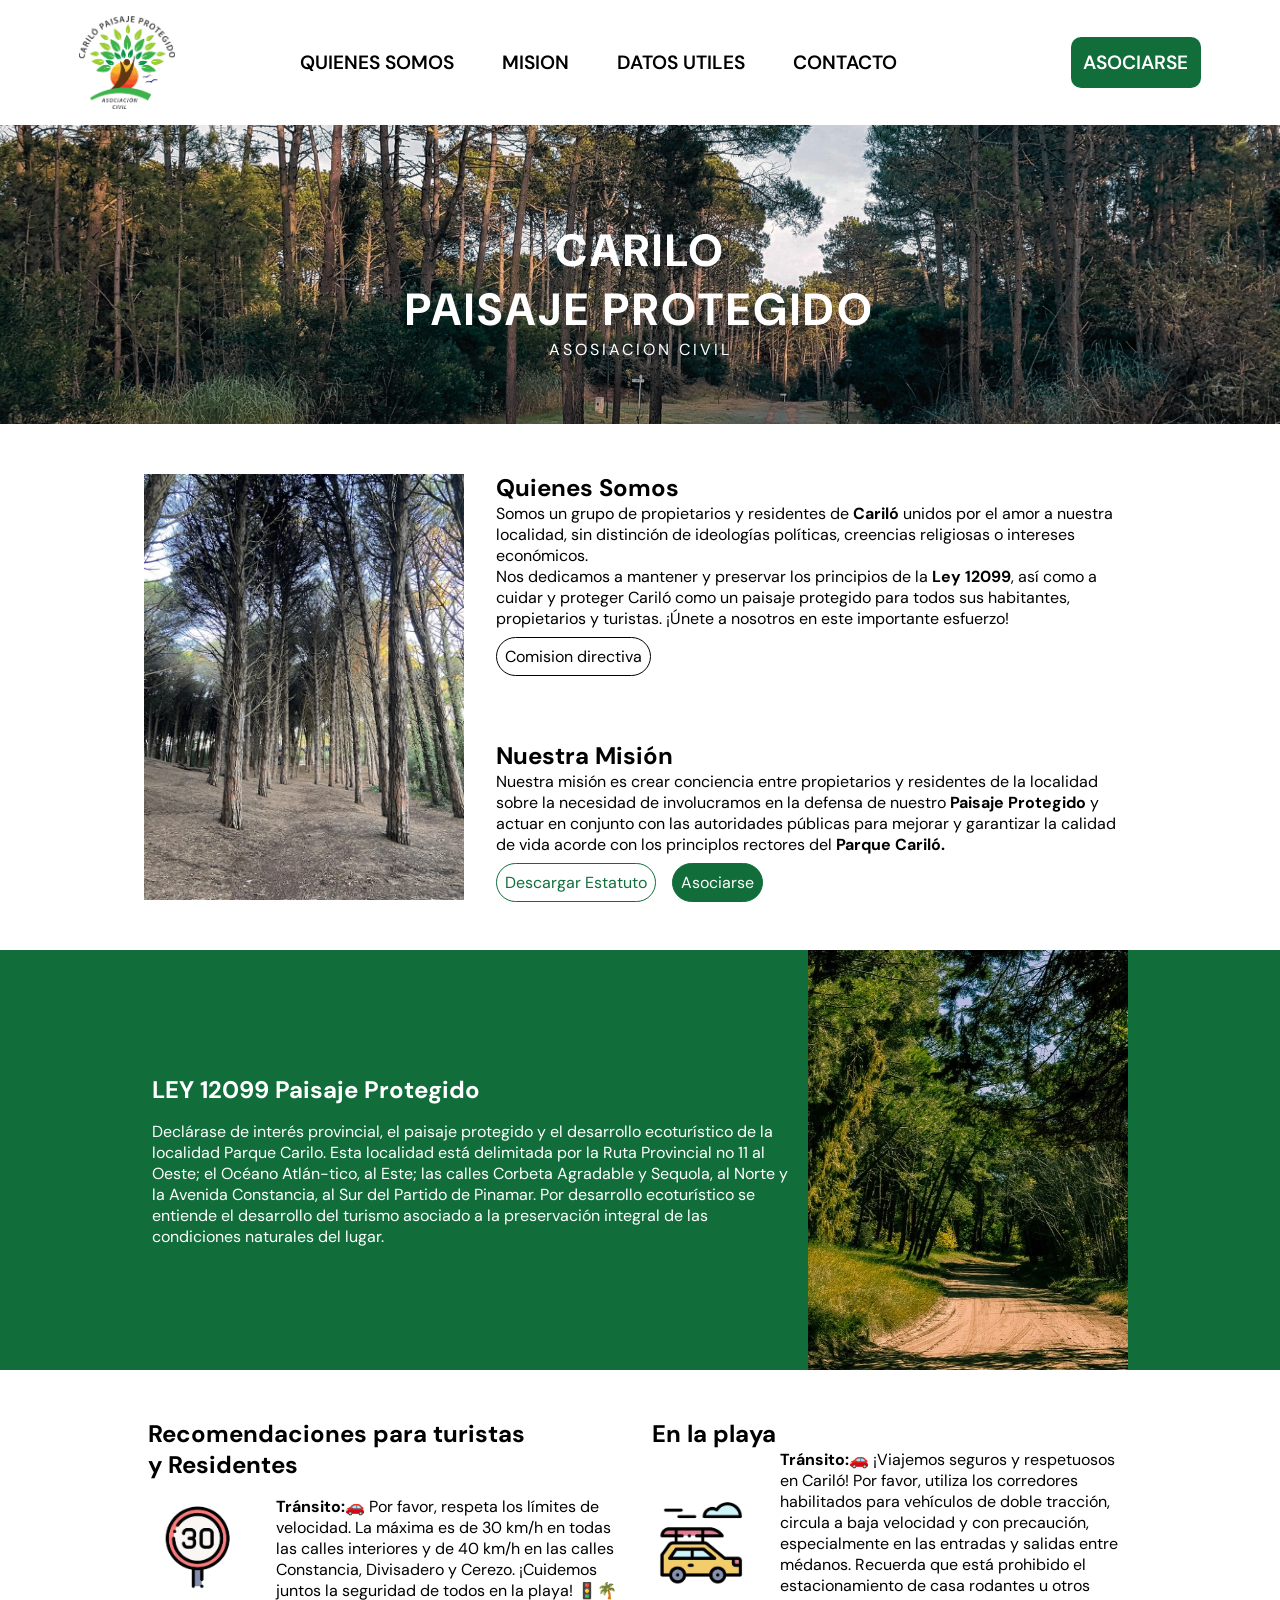
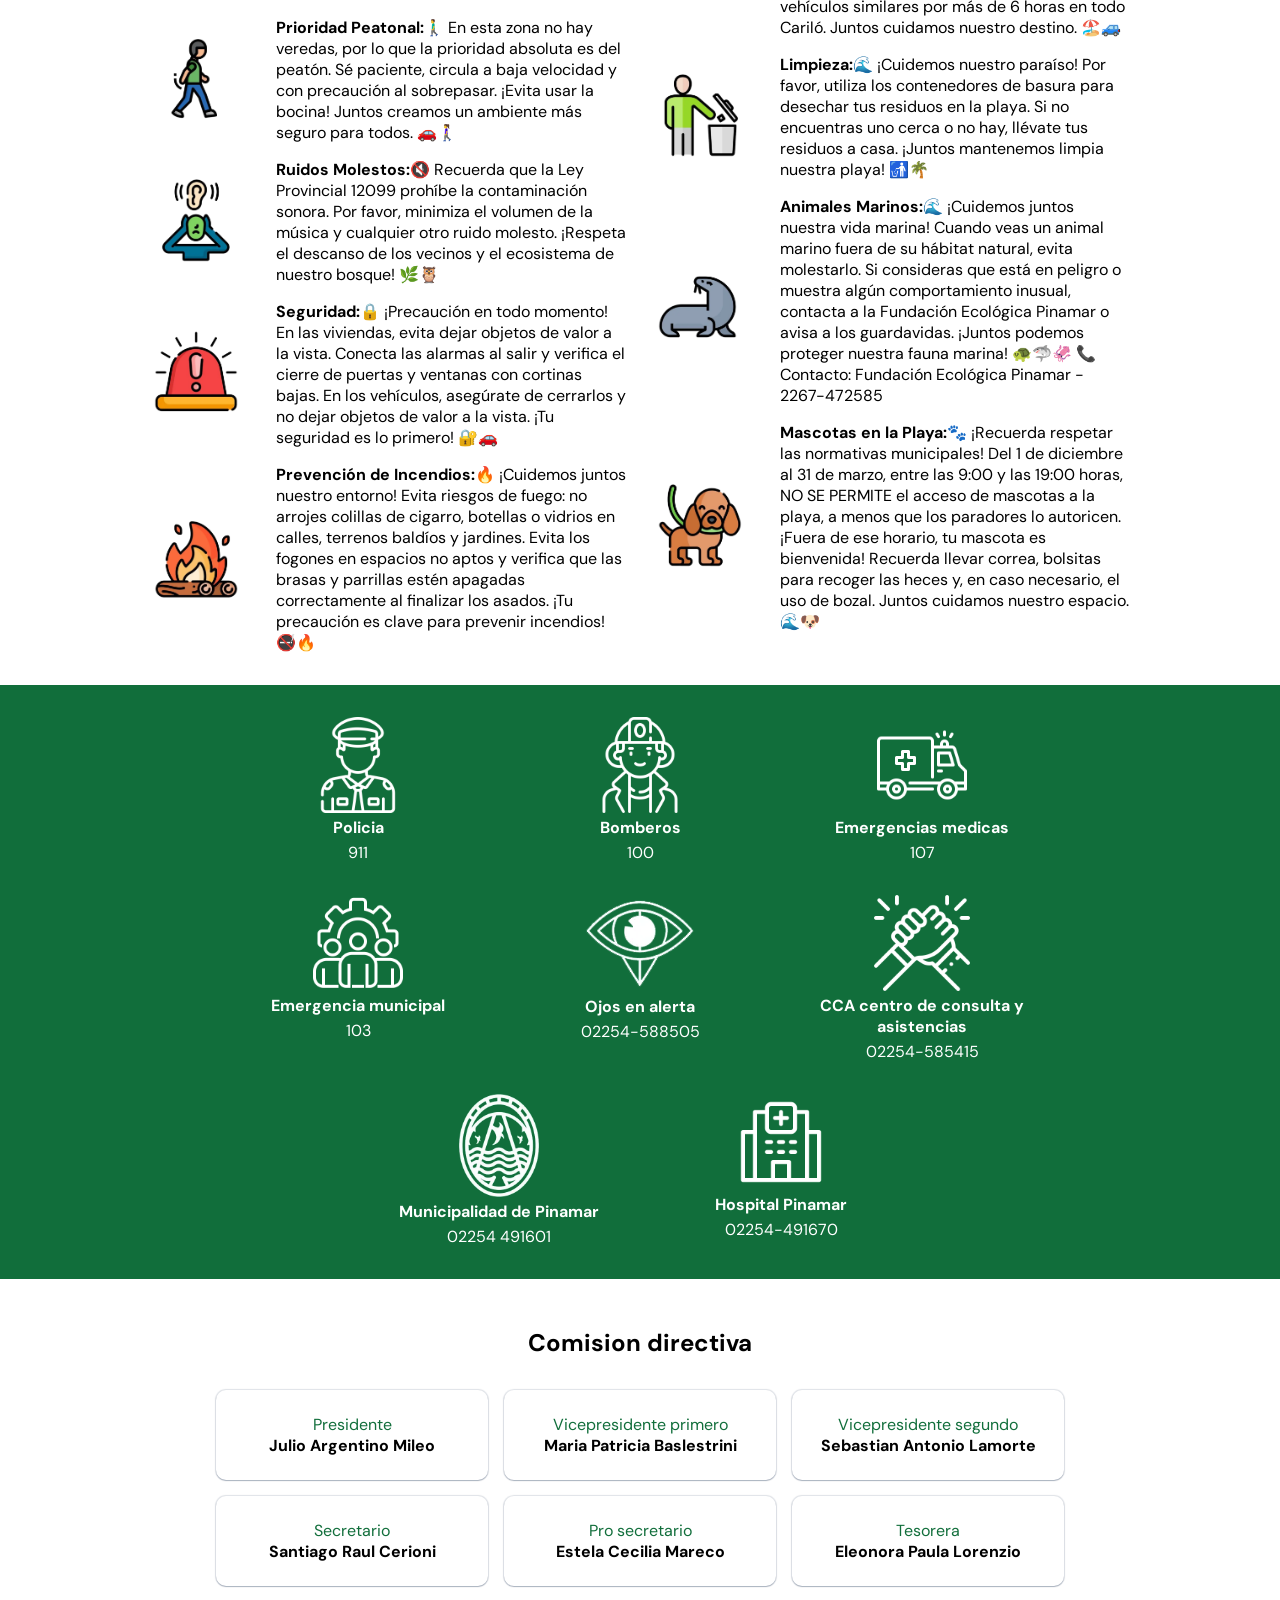
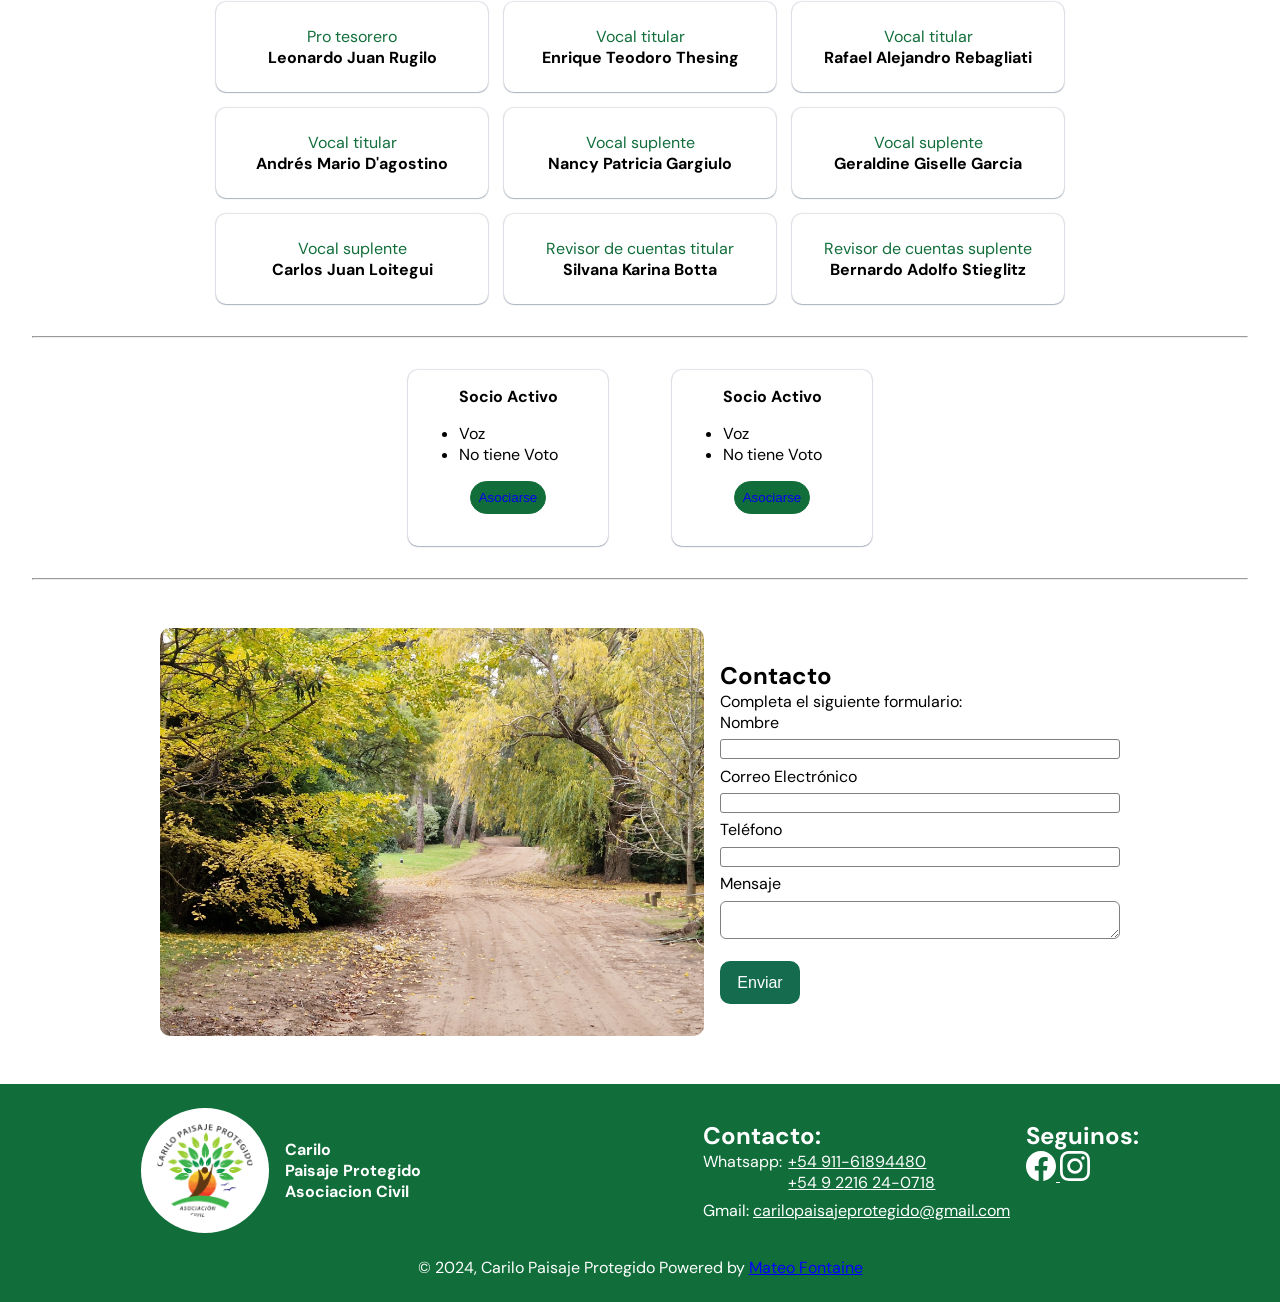
==== index.html @ 9015e24c "Modificamos jpg a webp" ====
<!DOCTYPE html>
<html lang="es">

<head>
    <meta charset="UTF-8">
    <meta name="viewport" content="width=device-width, initial-scale=1.0">
    <link rel="preconnect" href="https://fonts.googleapis.com">
    <link rel="preconnect" href="https://fonts.gstatic.com" crossorigin>
    <link
        href="https://fonts.googleapis.com/css2?family=DM+Sans:ital,opsz,wght@0,9..40,100..1000;1,9..40,100..1000&family=Fjalla+One&family=Montserrat:ital,wght@0,100..900;1,100..900&display=swap"
        rel="stylesheet">
    <link rel="stylesheet" href="https://cdn.jsdelivr.net/npm/bootstrap-icons@1.10.3/font/bootstrap-icons.css">
    <meta name="description" content="Únete a la Asociación de Cariló para la Protección del Paisaje. Trabajamos juntos para conservar y proteger la belleza natural de Cariló. Descubre cómo puedes contribuir y formar parte de nuestras iniciativas de preservación ambiental.">

    <link rel="stylesheet" href="style.css">
    <title>CariloPaisajeProtegido</title>
</head>

<body>
    <header>
        <img class="logo" src="assets/img/logo.webp" alt="Logo">
        <button id="abrir" class="abrir-menu no-scroll"><i class="bi bi-list"></i></button>
        <nav class="nav" id="nav">
            <button class="cerrar-menu" id="cerrar"><i class="bi bi-x"></i></button>
            <ul class="nav-list">
                <li><a href="#quienesSomos">QUIENES SOMOS</a></li>
                <li><a href="#mision">MISION</a></li>
                <li><a href="#recomendaciones">DATOS UTILES</a></li>
                <li><a href="#contacto">CONTACTO</a></li>
                <li><a class="boton_menu" href="#">ASOCIARSE</a></li>
            </ul>
        </nav>
        <a class="boton" href="#">ASOCIARSE</a>
    </header>
    <main>
        <!-- Banner -->
        <div class="banner">
            <h2>CARILO <br>PAISAJE PROTEGIDO</h2>
            <p>ASOSIACION CIVIL</p>
        </div>
        
        <div id="quienesSomos"></div>
        <!-- Quienes Somos -->
        <div class="quienesSomos">
            <img src="assets/img/bosque-5.webp" alt="Bosque de carilo">
            <div class="textoQuienesSomos">
                <div class="quienesSomosTxt">
                    <h2>Quienes Somos</h2>
                    <p>Somos un grupo de propietarios y residentes de <strong>Cariló</strong> unidos por el amor a
                        nuestra localidad, sin distinción de ideologías políticas, creencias religiosas o intereses
                        económicos. <br>
                        Nos dedicamos a mantener y preservar los principios de la <strong>Ley 12099</strong>, así como a
                        cuidar y proteger Cariló como un paisaje protegido para todos sus habitantes, propietarios y
                        turistas. ¡Únete a nosotros en este importante esfuerzo!</p>
                    <a class="comisionBtn" href="#comision">Comision directiva</a>
                </div>
                <div id="mision"></div>
                <div class="quienesSomosTxt">
                    <h2>Nuestra Misión</h2>
                    <p>Nuestra misión es crear conciencia entre propietarios y residentes de la localidad sobre la
                        necesidad de involucramos en la defensa de nuestro <strong>Paisaje Protegido</strong> y actuar
                        en conjunto con las autoridades públicas para mejorar y garantizar la calidad de vida acorde con
                        los principlos rectores del <strong>Parque Cariló.</strong></p>
                    <div class="botonesMision">
                        <a target="_blank" class="descargar" href="assets/EstatuoCarilo.pdf">Descargar Estatuto</a>
                        <a class="asociarseBtn" href="#">Asociarse</a>
                    </div>
                </div>
            </div>
        </div>

        <!-- Ley -->
        <div class="ley">
            <div class="leyTexto">
                <h2>LEY 12099 Paisaje Protegido</h2>
                <p>
                    Declárase de interés provincial, el paisaje protegido y el desarrollo ecoturístico de la localidad
                    Parque Carilo. Esta localidad está delimitada por la Ruta Provincial no 11 al Oeste; el Océano
                    Atlán-tico, al Este; las calles Corbeta Agradable y Sequola, al Norte y la Avenida Constancia, al
                    Sur del Partido de Pinamar. Por desarrollo ecoturístico se entiende el desarrollo del turismo
                    asociado a la preservación integral de las condiciones naturales del lugar.
                </p>
            </div>
            <img src="assets/img/bosque 2.webp" alt="Bosque de carilo">
        </div>



        <!-- Recomendaciones -->
        <div id="recomendaciones" class="recomendaciones">
            <div class="derecha">
                <h2>Recomendaciones para turistas <br>
                    y Residentes</h2>
                <div class="tarjetasRecomendaciones">
                    <!-- Transito -->
                    <div class="cardRecomendaciones">
                        <img src="assets/img/velocidad.webp" alt="Logo">
                        <p>
                            <strong>Tránsito:</strong>🚗 Por favor, respeta los límites de velocidad. La máxima es de 30
                            km/h en todas las calles interiores y de 40 km/h en las calles Constancia, Divisadero y
                            Cerezo.
                            ¡Cuidemos juntos la seguridad de todos en la playa! 🚦🌴
                        </p>
                    </div>
                    <!-- Prioridad peatonal -->
                    <div class="cardRecomendaciones">
                        <img src="assets/img/caminando.webp" alt="Logo">
                        <p>
                            <strong>Prioridad Peatonal:</strong>🚶‍♂️ En esta zona no hay veredas, por lo que la
                            prioridad absoluta es del peatón. Sé paciente, circula a baja velocidad y con precaución al
                            sobrepasar. ¡Evita usar la bocina! Juntos creamos un ambiente más seguro para todos. 🚗🚶‍♀️
                        </p>
                    </div>
                    <!-- Ruido molestos -->
                    <div class="cardRecomendaciones">
                        <img src="assets/img/sonido.webp" alt="Logo">
                        <p>
                            <strong>Ruidos Molestos:</strong>🔇 Recuerda que la Ley Provincial 12099 prohíbe la
                            contaminación sonora. Por favor, minimiza el volumen de la música y cualquier otro ruido
                            molesto. ¡Respeta el descanso de los vecinos y el ecosistema de nuestro bosque! 🌿🦉
                        </p>
                    </div>
                    <!-- Seguridad -->
                    <div class="cardRecomendaciones">
                        <img src="assets/img/alarma.webp" alt="Logo">
                        <p>
                            <strong>Seguridad:</strong>🔒 ¡Precaución en todo momento! En las viviendas, evita dejar
                            objetos de valor a la vista. Conecta las alarmas al salir y verifica el cierre de puertas y
                            ventanas con cortinas bajas. En los vehículos, asegúrate de cerrarlos y no dejar objetos de
                            valor a la vista. ¡Tu seguridad es lo primero! 🔐🚗
                        </p>
                    </div>
                    <!-- Prevencion de incendios -->
                    <div class="cardRecomendaciones">
                        <img src="assets/img/fuego.webp" alt="Logo">
                        <p>
                            <strong>Prevención de Incendios:</strong>🔥 ¡Cuidemos juntos nuestro entorno! Evita riesgos
                            de fuego: no arrojes colillas de cigarro, botellas o vidrios en calles, terrenos baldíos y
                            jardines. Evita los fogones en espacios no aptos y verifica que las brasas y parrillas estén
                            apagadas correctamente al finalizar los asados. ¡Tu precaución es clave para prevenir
                            incendios! 🚭🔥
                        </p>
                    </div>
                </div>
            </div>
            <div class="izquierda">
                <h2>En la playa</h2>
                <!-- Transito -->
                <div class="tarjetasRecomendaciones">
                    <div class="cardRecomendaciones">
                        <img src="assets/img/auto.webp" alt="Logo">
                        <p>
                            <strong>Tránsito:</strong>🚗 ¡Viajemos seguros y respetuosos en Cariló! Por favor, utiliza
                            los corredores habilitados para vehículos de doble tracción, circula a baja velocidad y con
                            precaución, especialmente en las entradas y salidas entre médanos. Recuerda que está
                            prohibido el estacionamiento de casa rodantes u otros vehículos similares por más de 6 horas
                            en todo Cariló. Juntos cuidamos nuestro destino. 🏖️🚙
                        </p>
                    </div>
                    <!-- Prioridad peatonal -->
                    <div class="cardRecomendaciones">
                        <img src="assets/img/basura.webp" alt="Logo">
                        <p>
                            <strong>Limpieza:</strong>🌊 ¡Cuidemos nuestro paraíso! Por favor, utiliza los contenedores
                            de basura para desechar tus residuos en la playa. Si no encuentras uno cerca o no hay,
                            llévate tus residuos a casa. ¡Juntos mantenemos limpia nuestra playa! 🚮🌴
                        </p>
                    </div>
                    <!-- Ruido molestos -->
                    <div class="cardRecomendaciones">
                        <img src="assets/img/foca.webp" alt="Logo">
                        <p>
                            <strong>Animales Marinos:</strong>🌊 ¡Cuidemos juntos nuestra vida marina! Cuando veas un
                            animal marino fuera de su hábitat natural, evita molestarlo. Si consideras que está en
                            peligro o muestra algún comportamiento inusual, contacta a la Fundación Ecológica Pinamar o
                            avisa a los guardavidas. ¡Juntos podemos proteger nuestra fauna marina! 🐢🦈🦑 📞 Contacto:
                            Fundación Ecológica Pinamar - 2267-472585
                        </p>
                    </div>
                    <!-- Seguridad -->
                    <div class="cardRecomendaciones">
                        <img src="assets/img/perro.webp" alt="Logo">
                        <p>
                            <strong>Mascotas en la Playa:</strong>🐾 ¡Recuerda respetar las normativas municipales! Del
                            1 de diciembre al 31 de marzo, entre las 9:00 y las 19:00 horas, NO SE PERMITE el acceso de
                            mascotas a la playa, a menos que los paradores lo autoricen. ¡Fuera de ese horario, tu
                            mascota es bienvenida! Recuerda llevar correa, bolsitas para recoger las heces y, en caso
                            necesario, el uso de bozal. Juntos cuidamos nuestro espacio. 🌊🐶
                        </p>
                    </div>
                </div>
            </div>
        </div>


        <!-- Telefonos de ayuda -->
        <div class="containerTel">
            <div class="telAyuda">
                <div class="cardAyuda">
                    <img class="blackToWhite" src="assets/img/iconos/policia.webp" alt="">
                    <h4>Policia</h4>
                    <a class="pCardsAyuda" href="tel:911">911</a>
                </div>
                <div class="cardAyuda">
                    <img class="blackToWhite" src="assets/img/iconos/bombero.webp" alt="">
                    <h4>Bomberos</h4>
                    <a class="pCardsAyuda" href="tel:100">100</a>
                </div>
                <div class="cardAyuda">
                    <img class="blackToWhite" src="assets/img/iconos/ambulancia.webp" alt="">
                    <h4>Emergencias medicas</h4>
                    <a class="pCardsAyuda" href="tel:107">107</a>
                </div>
                <div class="cardAyuda">
                    <img class="blackToWhite" src="assets/img/iconos/administracion.webp" alt="">
                    <h4>Emergencia municipal</h4>
                    <a class="pCardsAyuda" href="tel:103">103</a>
                </div>
                <div class="cardAyuda">
                    <img class="white" src="assets/img/iconos/logo_ojos.webp" alt="">
                    <h4>Ojos en alerta</h4>
                    <a class="pCardsAyuda" href="tel:02254588505">02254-588505</a>
                </div>
                <div class="cardAyuda">
                    <img class="blackToWhite" src="assets/img/iconos/ayuda.webp" alt="">
                    <h4>CCA centro de consulta y asistencias </h4>
                    <a class="pCardsAyuda" href="tel:02254585415">02254-585415</a>
                </div>
                <div class="cardAyuda">
                    <img class="whiteMuni" src="assets/img/iconos/logo_municipalidad_png.webp" alt="">
                    <h4>Municipalidad de Pinamar</h4>
                    <a class="pCardsAyuda" href="tel:02254491601">02254 491601</a>
                </div>
                <div class="cardAyuda">
                    <img class="blackToWhite" src="assets/img/iconos/hospital.webp" alt="">
                    <h4>Hospital Pinamar</h4>
                    <a class="pCardsAyuda" href="tel:02254491670">02254-491670</a>
                </div>
            </div>
    </div>








        <!-- Comision Directiva -->
        <div id="comision" ></div>
        <div class="comision">
            <h2>Comision directiva</h2>
            <div class="comisionTarjetas">

                <div class="comisionCard">
                    <p>Presidente</p>
                    <h4>Julio Argentino Mileo</h4>
                </div>

                <div class="comisionCard">
                    <p>Vicepresidente primero</p>
                    <h4>Maria Patricia Baslestrini</h4>
                </div>

                <div class="comisionCard">
                    <p>Vicepresidente segundo</p>
                    <h4>Sebastian Antonio Lamorte</h4>
                </div>

                <div class="comisionCard">
                    <p>Secretario</p>
                    <h4>Santiago Raul Cerioni</h4>
                </div>

                <div class="comisionCard">
                    <p>Pro secretario</p>
                    <h4>Estela Cecilia Mareco</h4>
                </div>

                <div class="comisionCard">
                    <p>Tesorera</p>
                    <h4>Eleonora Paula Lorenzio</h4>
                </div>

                <div class="comisionCard">
                    <p>Pro tesorero</p>
                    <h4>Leonardo Juan Rugilo</h4>
                </div>

                <div class="comisionCard">
                    <p>Vocal titular</p>
                    <h4>Enrique Teodoro Thesing</h4>
                </div>

                <div class="comisionCard">
                    <p>Vocal titular</p>
                    <h4>Rafael Alejandro Rebagliati</h4>
                </div>

                <div class="comisionCard">
                    <p>Vocal titular</p>
                    <h4>Andrés Mario D'agostino</h4>
                </div>

                <div class="comisionCard">
                    <p>Vocal suplente</p>
                    <h4>Nancy Patricia Gargiulo</h4>
                </div>

                <div class="comisionCard">
                    <p>Vocal suplente</p>
                    <h4>Geraldine Giselle Garcia</h4>
                </div>

                <div class="comisionCard">
                    <p>Vocal suplente</p>
                    <h4>Carlos Juan Loitegui</h4>
                </div>
                
                <div class="comisionCard">
                    <p>Revisor de cuentas titular</p>
                    <h4>Silvana Karina Botta</h4>
                </div>

                <div class="comisionCard">
                    <p>Revisor de cuentas suplente</p>
                    <h4>Bernardo Adolfo Stieglitz</h4>
                </div>
            </div>
        </div>

        <!-- Asociarse -->
        <hr id="Asocairse">
        <div class="asociarse">
            <div class="asociarseCard">
                <img src="https://bosquespinamar.com/img/new/galeria-dos.jpg" alt="">
                <h4>
                    Socio Activo
                </h4>
                <ul>
                    <li>
                        <p>Voz</p>
                    </li>
                    <li>
                        <p>No tiene Voto</p>
                    </li>
                </ul>
                <button><a href="#">Asociarse</a></button>
            </div>
            <div class="asociarseCard">
                <img src="https://bosquespinamar.com/img/new/galeria-dos.jpg" alt="">
                <h4>
                    Socio Activo
                </h4>
                <ul>
                    <li>
                        <p>Voz</p>
                    </li>
                    <li>
                        <p>No tiene Voto</p>
                    </li>
                </ul>
                <button><a href="#">Asociarse</a></button>
            </div>
        </div> 


        <hr>






        <!-- Contacto -->
        <div class="contactoImagen">
            <img src="assets/img//bosque-carilo-3.webp" alt="">
            <div class="contacto">
                <h2>Contacto</h2>
                <p>Completa el siguiente formulario:
                <form class="formulario" action="https://formsubmit.co/mateofontaine7@gmail.com" method="POST">
    <label for="nombre">Nombre</label>
    <input type="text" id="nombre" name="Nombre" required aria-required="true" aria-labelledby="nombre">

    <label for="email">Correo Electrónico</label>
    <input type="email" id="email" name="email" required aria-required="true" aria-labelledby="email">

    <label for="telefono">Teléfono</label>
    <input type="tel" id="telefono" name="Numero" required aria-required="true" aria-labelledby="telefono">

    <label for="mensaje">Mensaje</label>
    <textarea id="mensaje" name="Mensaje" aria-labelledby="mensaje"></textarea>

    <input class="botonContacto" type="submit" value="Enviar">
</form>

            </div>
        </div>



    </main>
    <div id="contacto"></div>
    <footer>
        <div class="footer">
            <div class="logoFooter">
                <img src="assets/img/logo.webp" alt="Logo de carilo paisaje protegido">
                <h4>Carilo <br> Paisaje Protegido <br> Asociacion Civil</h4>
            </div>
            <div class="contactoRedesFooter">
                <div class="contactoFooter">
                    <h2>Contacto:</h2>
                    <div class="contactoRedes">
                        <div class="whatsapp">
                            <p>Whatsapp:</p>
                            <div class="whatsappNum">
                                <a href="#">+54 911-61894480</a>
                                <a href="#">+54 9 2216 24-0718</a>
                            </div>
                        </div>
                        <p>Gmail: <a href="mailto:example@gmail.com">carilopaisajeprotegido@gmail.com</a></p>
                    </div>
                </div>
                <div class="seguinos">
                    <h2>Seguinos:</h2>
                    <a href="#">
                    <svg xmlns="http://www.w3.org/2000/svg" width="30" height="30" fill="currentColor"
                    class="bi bi-facebook" viewBox="0 0 16 16">
                    <path
                        d="M16 8.049c0-4.446-3.582-8.05-8-8.05C3.58 0-.002 3.603-.002 8.05c0 4.017 2.926 7.347 6.75 7.951v-5.625h-2.03V8.05H6.75V6.275c0-2.017 1.195-3.131 3.022-3.131.876 0 1.791.157 1.791.157v1.98h-1.009c-.993 0-1.303.621-1.303 1.258v1.51h2.218l-.354 2.326H9.25V16c3.824-.604 6.75-3.934 6.75-7.951" />
                </svg>
                    </a>

                    <a href="https://www.instagram.com/carilopaisajeprotegido/"  target="_blank">
                    <svg xmlns="http://www.w3.org/2000/svg" width="30" height="30" fill="currentColor"
                        class="bi bi-instagram" viewBox="0 0 16 16">
                        <path
                            d="M8 0C5.829 0 5.556.01 4.703.048 3.85.088 3.269.222 2.76.42a3.9 3.9 0 0 0-1.417.923A3.9 3.9 0 0 0 .42 2.76C.222 3.268.087 3.85.048 4.7.01 5.555 0 5.827 0 8.001c0 2.172.01 2.444.048 3.297.04.852.174 1.433.372 1.942.205.526.478.972.923 1.417.444.445.89.719 1.416.923.51.198 1.09.333 1.942.372C5.555 15.99 5.827 16 8 16s2.444-.01 3.298-.048c.851-.04 1.434-.174 1.943-.372a3.9 3.9 0 0 0 1.416-.923c.445-.445.718-.891.923-1.417.197-.509.332-1.09.372-1.942C15.99 10.445 16 10.173 16 8s-.01-2.445-.048-3.299c-.04-.851-.175-1.433-.372-1.941a3.9 3.9 0 0 0-.923-1.417A3.9 3.9 0 0 0 13.24.42c-.51-.198-1.092-.333-1.943-.372C10.443.01 10.172 0 7.998 0zm-.717 1.442h.718c2.136 0 2.389.007 3.232.046.78.035 1.204.166 1.486.275.373.145.64.319.92.599s.453.546.598.92c.11.281.24.705.275 1.485.039.843.047 1.096.047 3.231s-.008 2.389-.047 3.232c-.035.78-.166 1.203-.275 1.485a2.5 2.5 0 0 1-.599.919c-.28.28-.546.453-.92.598-.28.11-.704.24-1.485.276-.843.038-1.096.047-3.232.047s-2.39-.009-3.233-.047c-.78-.036-1.203-.166-1.485-.276a2.5 2.5 0 0 1-.92-.598 2.5 2.5 0 0 1-.6-.92c-.109-.281-.24-.705-.275-1.485-.038-.843-.046-1.096-.046-3.233s.008-2.388.046-3.231c.036-.78.166-1.204.276-1.486.145-.373.319-.64.599-.92s.546-.453.92-.598c.282-.11.705-.24 1.485-.276.738-.034 1.024-.044 2.515-.045zm4.988 1.328a.96.96 0 1 0 0 1.92.96.96 0 0 0 0-1.92m-4.27 1.122a4.109 4.109 0 1 0 0 8.217 4.109 4.109 0 0 0 0-8.217m0 1.441a2.667 2.667 0 1 1 0 5.334 2.667 2.667 0 0 1 0-5.334" />
                    </svg>
                </a>
                </div>
            </div>
        </div>
        </div>
        <p class="linkFooter">© 2024, Carilo Paisaje Protegido Powered by <a href="#">Mateo Fontaine</a></p>
    </footer>


    <script src="script.js"></script>



</body>

</html>
---- style.css ----
*{
    margin: 0;
    padding: 0;
}
html{
    scroll-behavior: smooth;
}
body{
    font-family: "DM Sans", sans-serif;
    /* font-family: "Fjalla One", sans-serif; */
}
hr{
    margin: 2rem;
}

/* -------------------------------------- Desktop -------------------------------------------- */
/* Header */
header {
    display: flex;
    align-items: center;
    justify-content: space-around;
    padding: 1rem;
    background-color: white;
}

.logo {
    max-width: 6rem;
}

.nav-list {
    list-style-type: none;
    display: flex;
    gap: 3rem;
}

.nav ul li a {
    text-decoration: none;
    color: black;
    font-weight: 600;
    font-size: 1.2rem;
}

.abrir-menu,
.cerrar-menu {
    display: none;
}
.boton{
    text-decoration: none;
    background-color: rgb(17, 110, 59);
    border-radius: 10px;
    color: white;
    padding: .8rem;
    font-weight: 600;
    font-size: 1.2rem;
}
.boton:hover{
    background-color: rgb(10, 68, 36);
}
.boton_menu{
    display: none;
}

/* Footer */
footer{
    display: flex;
    justify-content: center;
    align-items: center;
    flex-direction: column;
    background-color: rgb(17, 110, 59);
    color: white;
    padding: 1.5rem 0rem;
}
.linkFooter{
    margin-top: 1.5rem;
    text-align: center;
    
}
.linkFooter a{
    color: blue;
}
.footer{
    display: flex;
    justify-content: space-around;
    align-items: center;
    flex-wrap: wrap;
    width: 100%;
}
.logoFooter{
    display: flex;
    justify-content: center;
    align-items: center;
    gap: 1rem;
}
.logoFooter img{
    width: 6rem;
    background-color: white;
    padding: 1rem;
    border-radius: 100%;
}
.whatsapp {
    display: flex;
    justify-content: start;
    align-items: start;
    gap: .4rem;
}
.whatsappNum{
    display: flex;
    flex-direction: column;
    justify-content: start;
    align-items: start;
}
.whatsappNum a{
    color: white;
}
.contactoRedesFooter{
    display: flex;
    justify-content: start;
    align-items: start;
    flex-wrap: wrap;
    gap: 1rem;
}
.contactoRedesFooter p a{
    color: white !important;
}
.contactoRedes{
    display: flex;
    justify-content: start;
    align-items: start;
    flex-direction: column;
    gap: .4rem;
}
.contactoFooter{
    display: flex;
    justify-content: start;
    align-items: start;
    flex-direction: column;
}
.seguinos a{
    color: white !important;
}

/* Banner */
.banner{
    display: flex;
    justify-content: center;
    align-items: center;
    flex-direction: column;
    background-image: url("assets/img/banner1.jpg");
    background-position: center;
    background-size: cover;
    padding: 5vw 0rem;
}
.banner h2{
    text-align: center;
    color: white;
    font-size: 5vh;
    margin: 0;
    padding: 2rem 0rem 0rem 0rem;
    letter-spacing: 3px;
}
.banner p{
    color: white;
    letter-spacing: 3px;
}


/* Quienes Somos */
.quienesSomos{
    display: flex;
    justify-content: center;
    align-items: center;
    gap: 2rem;
    margin-top: 3rem;
    flex-wrap: wrap;
}
.quienesSomos img{
    width: 20rem;
}
.textoQuienesSomos{
    display: flex;
    justify-content: center;
    align-items: center;
    flex-direction: column;
    flex-wrap: wrap;
    gap: 2rem;
}
.quienesSomosTxt{
    display: flex;
    justify-content: start;
    align-items: start;
    flex-direction: column;
}
.quienesSomosTxt p{
    max-width: 40rem;
}
.botonesMision{
    display: flex;
    justify-content: center;
    align-items: center;
    gap: 1rem;
    margin-top: .5rem;
}
.descargar{
    border: 1px solid rgb(17, 110, 59);
    padding: .5rem;
    border-radius: 30px;
    color: rgb(17, 110, 59);
    text-decoration: none;
    transition: 500ms;
}
.descargar:hover{
    background-color: rgb(17, 110, 59);
    color: white;
}
.asociarseBtn{
    border: 1px solid rgb(17, 110, 59);
    background-color: rgb(17, 110, 59);
    padding: .5rem;
    border-radius: 30px;
    color: rgb(17, 110, 59);
    text-decoration: none;
    transition: 500ms;
    color: white;
}
.asociarseBtn:hover{
    background-color: white;
    border: 1px solid rgb(17, 110, 59);
    color: rgb(17, 110, 59);
}
.comisionBtn{
    border: 1px solid black;
    padding: .5rem;
    border-radius: 30px;
    color: black;
    text-decoration: none;
    margin-top: .5rem;
    transition: 500ms;
}
.comisionBtn:hover{
    background-color: black;
    color: white;
}

/* Ley */
.ley{
    display: flex;
    flex-wrap: wrap;
    justify-content: center;
    align-items: center;
    margin-top: 3rem;
    background-color: rgb(17, 110, 59);
    color: white;
    padding: 0rem 1rem;
    gap: 1rem;
    
}
.ley img{
    width: 20rem;
}
.leyTexto{
    display: flex;
    justify-content: start;
    align-items: start;
    flex-direction: column;
    width: 40rem;
    gap: 1rem;
}

/* Recomendaciones */
.recomendaciones{
    display: flex;
    justify-content: center;
    align-items: start;
    flex-wrap: wrap;
    gap: 1.5rem;
    margin-top: 3rem;
    margin-bottom: 2rem;
}
.derecha{
    display: flex;
    justify-content: start;
    align-items: start;
    flex-direction: column;
    gap: 1rem;
}
.izquierda{
    display: flex;
    justify-content: start;
    align-items: start;
    flex-direction: column;
    gap: rem;
}
.cardRecomendaciones{
    display: flex;
    justify-content: center;
    align-items: center;
    flex-wrap: wrap;
    gap: 2rem;
}
.cardRecomendaciones p{
    width: 22rem;
}
.cardRecomendaciones img{
    width: 6rem;
}
.tarjetasRecomendaciones{
    display: flex;
    justify-content: center;
    align-items: center;
    flex-wrap: wrap;
    flex-direction: column;
    gap: 1rem;
}

/* Datos utiles */
.telAyuda{
    display: flex;
    justify-content: center;
    align-items: start;
    flex-wrap: wrap;
    gap: 2rem;
    color: white;
    max-width: 1000px;
    padding: 2rem 0rem;
}
.cardAyuda{
    display: flex;
    justify-content: center;
    align-items: center;
    flex-direction: column;
    text-align: center;
    width: 250px;
    gap: 4px;
}
.cardAyudaP{
    font-size: .8rem;
}
.pCardsAyuda{
    color: white !important;
    text-decoration: none;
    width: 100%;
}
.containerTel{
    display: flex;
    justify-content: center;
    align-items: center;
    background-color: rgb(17, 110, 59);
    width: 100%;
}





.blackToWhite{
    width: 6rem;
    filter: invert(100%) contrast(100%);
}
.white{
    width: 7rem;
}
.whiteMuni{
    width: 5rem;
}










/* Contacto */
.contacto{
    width: 400px;
}
.formulario{
    display: flex;
    flex-direction: column;
    justify-content: center;
    gap: .4rem;
}
/* .contacto p a{
    color: green;
} */
input{
    border: 1px solid gray;
    border-radius: 3px;
    font-size: 1rem
}
textarea{
    border: 1px solid gray;
    border-radius: 6px;
    font-size: 1rem;
}

.contactoImagen{
    display: flex;
    justify-content: center;
    align-items: center;
    flex-wrap: wrap;
    gap: 1rem;
    margin-top: 3rem;
    margin-bottom: 3rem ;
}
.contactoImagen img{
    width: 34rem;
    border-radius: 10px;
}
.botonContacto{
    margin-top: 1rem;
    width: 5rem;
    background-color: rgb(21, 107, 78);
    color: white;
    padding: .8rem 1rem .8rem 1rem;
    border:0px;
    border-radius: 10px;
}

/* Comision Directiva */
#comision {
    margin: 3rem 0rem;
}
.comision{
    display: flex;
    justify-content: center;
    align-items: center;
    flex-direction: column;
}
.comision h2{
    margin-bottom: 2rem;
}
.comisionTarjetas{
    display: flex;
    justify-content: center;
    align-items: center;
    flex-wrap: wrap;
    gap: 1rem;
    max-width: 68rem;
}
.comisionCard{
    display: flex;
    justify-content: center;
    align-items: center;
    flex-direction: column;
    box-shadow: rgba(9, 30, 66, 0.25) 0px 1px 1px, rgba(9, 30, 66, 0.13) 0px 0px 1px 1px;
    padding: 1.5rem;
    border-radius: 10px;
    width: 14rem;
}
.comisionCard p{
    color: rgb(17, 110, 59);
}

/* Asociarse */
.asociarse{
    display: flex;
    justify-content: center;
    align-items: center;
    gap: 4rem;
    flex-wrap: wrap;
}
.asociarseCard{
    display: flex;
    justify-content: center;
    align-items: center;
    flex-direction: column;
    width: 200px;
    box-shadow: rgba(9, 30, 66, 0.25) 0px 1px 1px, rgba(9, 30, 66, 0.13) 0px 0px 1px 1px;
    padding: 0rem 0rem 2rem 0rem;
    border-radius: 10px;
    gap: 1rem;
}
.asociarseCard img{
    width: 100%;
}
.asociarse button{
    border: 1px solid rgb(17, 110, 59);
    background-color: rgb(17, 110, 59);
    padding: .5rem;
    border-radius: 30px;
    text-decoration: none;
    transition: 500ms;
    color: white;
}
.asociarse button a{
    text-decoration: none;
}















/* -------------------------------------- Mobile -------------------------------------------- */

@media screen and (max-width: 1020px){
    /* Header */
    header{
        justify-content: space-between;
        padding: 1rem;
    }
    .logo{
        width: 5rem;
    }
    .abrir-menu,
    .cerrar-menu {
        display: block;
        border: 0;
        font-size: 1.25rem;
        background-color: transparent;
        cursor: pointer;
    }

    .abrir-menu {
        color: #1c1c1c;
    }

    .cerrar-menu {
        color: #ececec;
    }

    .nav {
        opacity: 0;
        visibility: hidden;
        display: flex;
        flex-direction: column;
        align-items: end;
        gap: 1rem;
        position: absolute;
        top: 0;
        right: 0;
        bottom: 0;
        background-color: white;
        padding: 2rem;
        box-shadow: 0 0 0 100vmax rgba(0, 0, 0, .5);
    }

    .nav.visible {
        opacity: 1;
        visibility: visible;
    }
    
    .nav-list {
        flex-direction: column;
        align-items: end;
    }

    .nav-list li a {
        color: #ecececec;
    }
    .boton{
        display: none;
    }
    .boton_menu{
        display: flex;
        text-decoration: none;
        background-color: rgb(17, 110, 59);
        border-radius: 10px;
        color: white !important;
        padding: .8rem;
        font-weight: 600;
        font-size: 1.3rem;
    }
    .boton_menu:hover{
        background-color: rgb(10, 68, 36);
    }
    .no-scroll {
        overflow: hidden;
    }


    /* Banner */
    .banner h2{
    font-size: 1.3rem;
    }
    .banner p{
    font-size: .8rem;
    }
    /* Footer */
    footer{
        padding: 2rem;
    }

    /* Quienes Somos */
    .quienesSomos{
        margin: 2rem;
    }

    /* Ley */
    .ley{
        padding: 2rem;
    }

    /* Recomendaciones */
    .recomendaciones{
        margin: 2rem;
    }

    /* Datos utiles */
    .cardAyuda{
        width: 150px;
    }

    

    /* Contacto */
    .contactoImagen{
        margin: 2rem;
    }
    .contactoImagen img{
        width: 100%;
    }

}
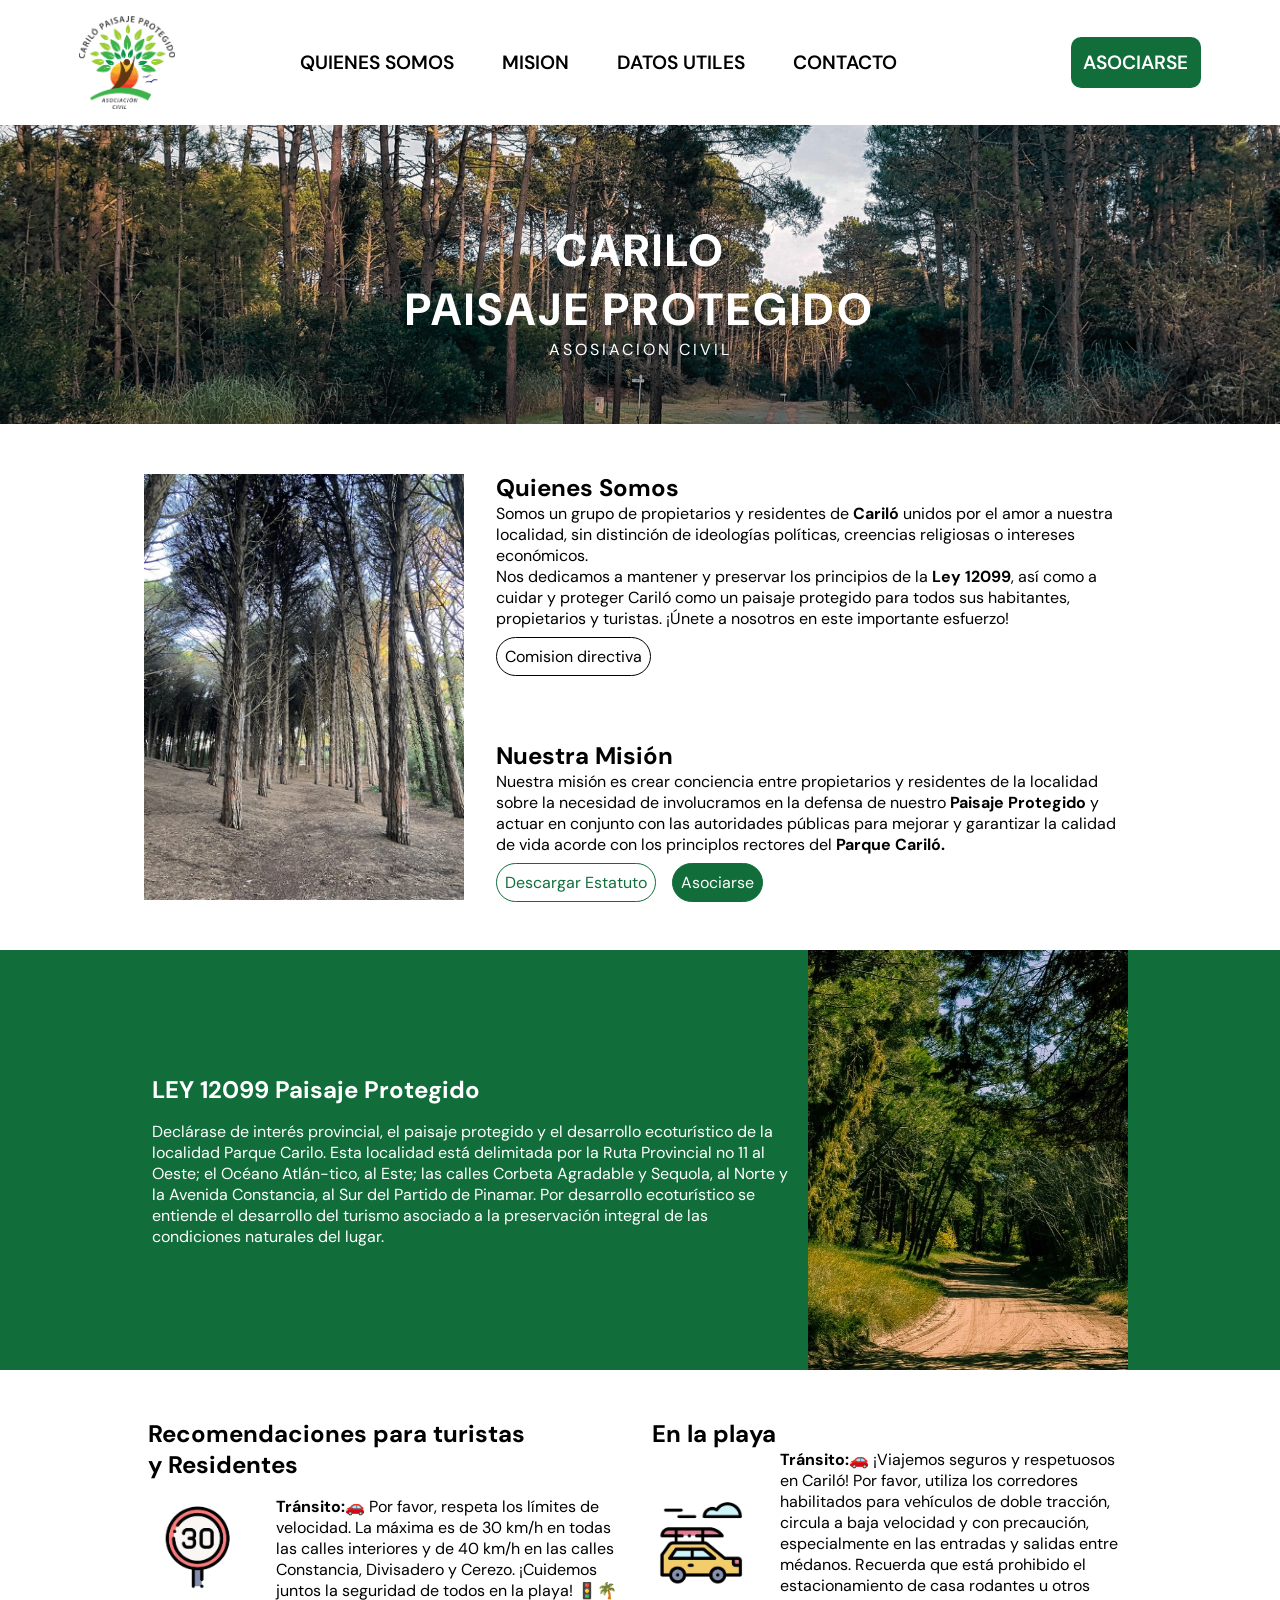
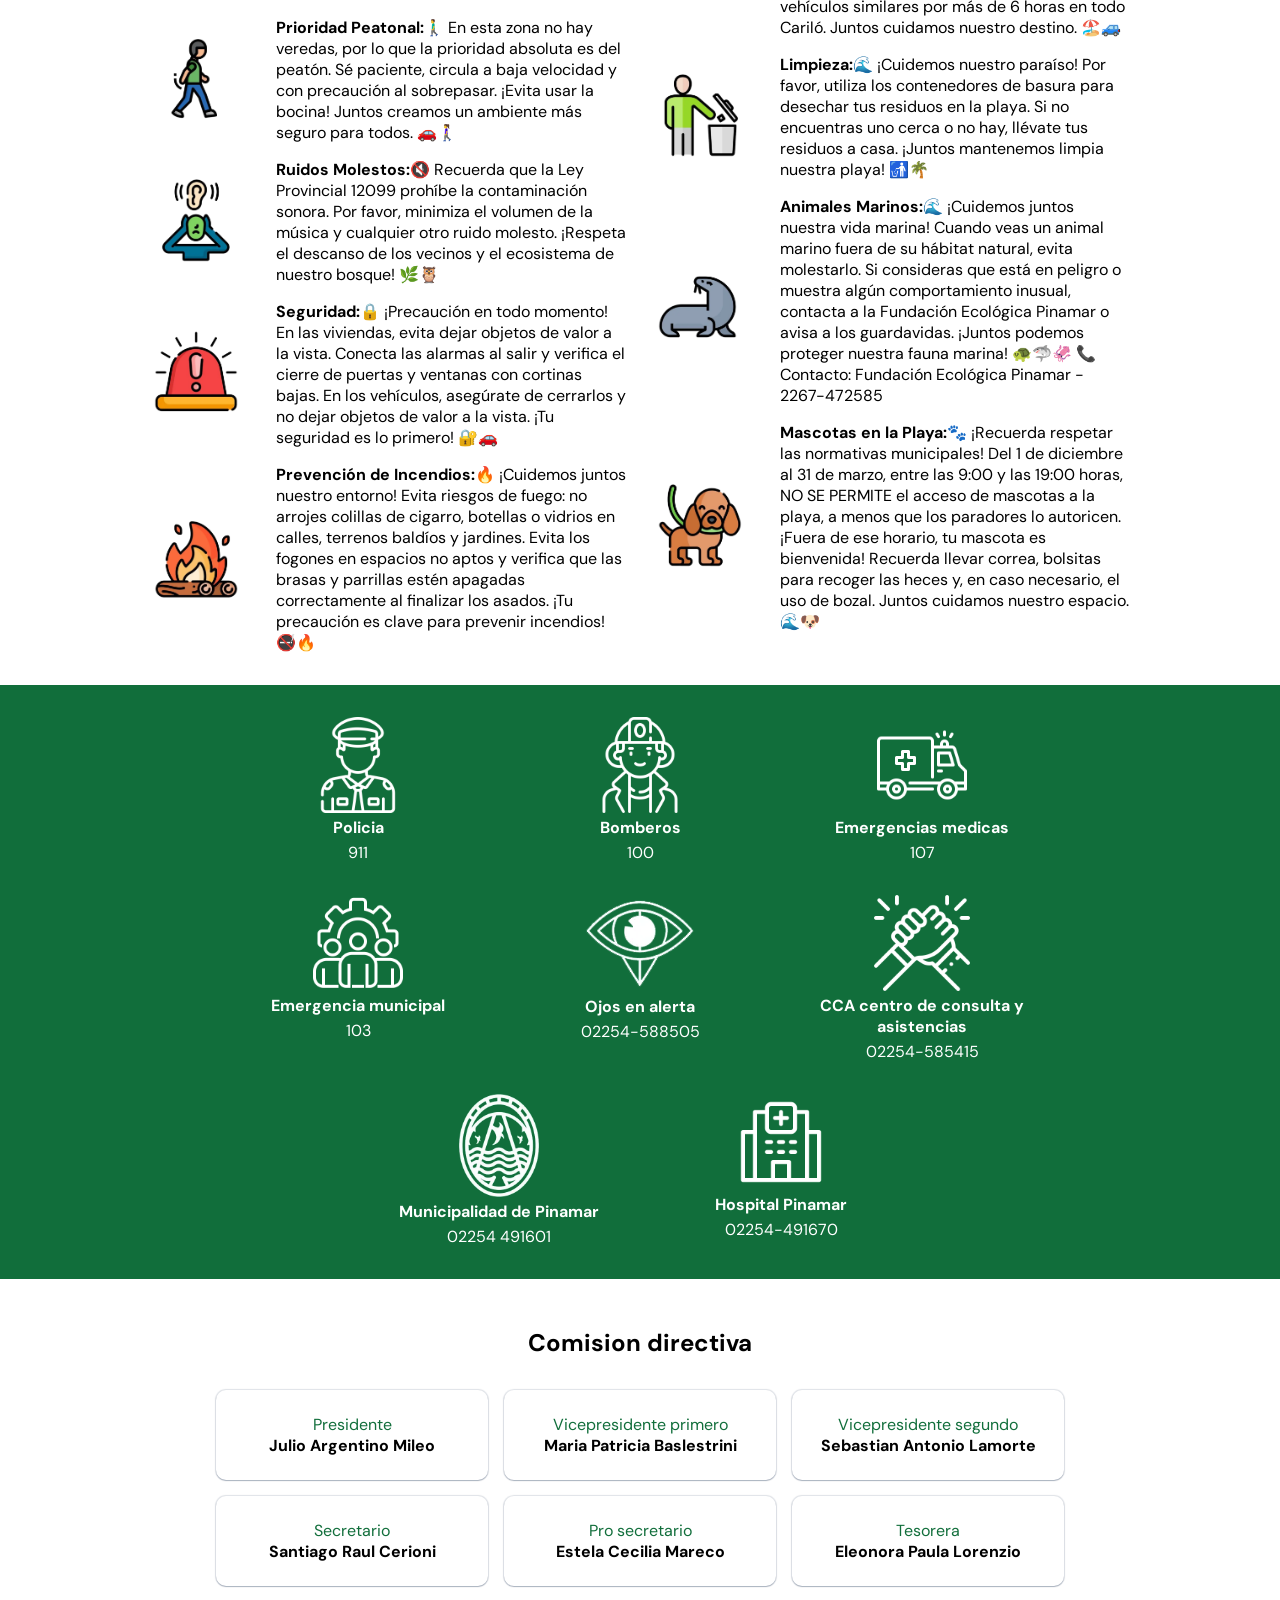
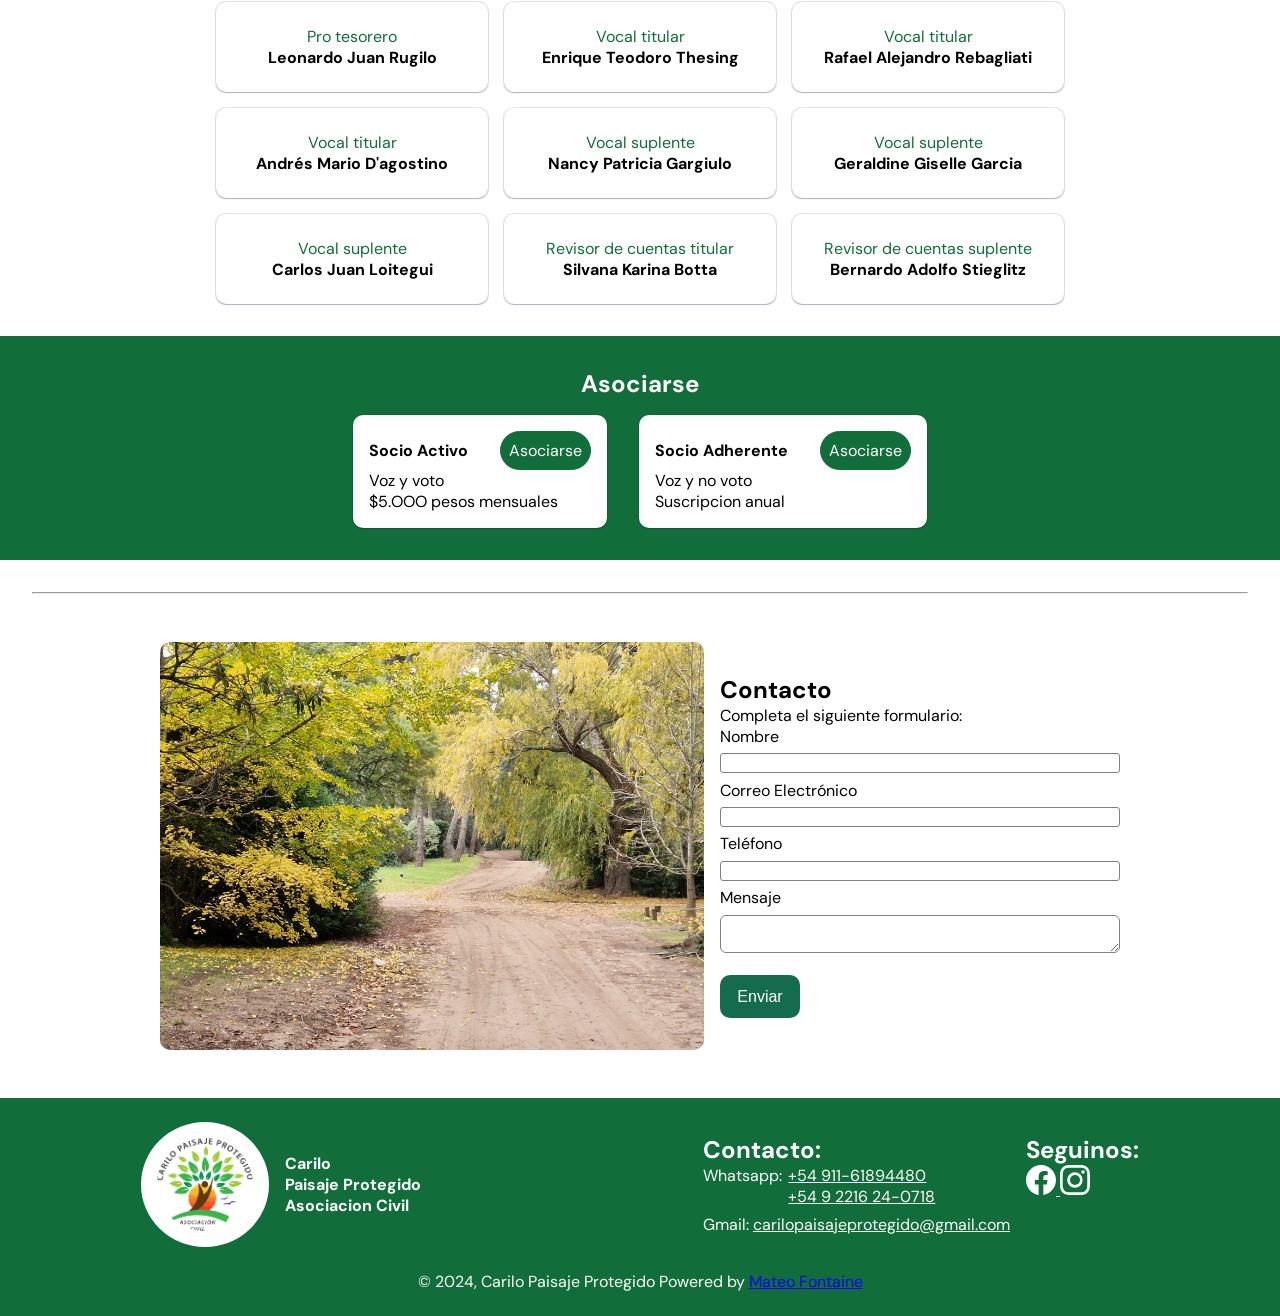
==== commit 35fe3340: "Creamos la seccion de Asociarse" ====
--- a/index.html
+++ b/index.html
@@ -330,41 +330,32 @@
         </div>
 
         <!-- Asociarse -->
-        <hr id="Asocairse">
-        <div class="asociarse">
-            <div class="asociarseCard">
-                <img src="https://bosquespinamar.com/img/new/galeria-dos.jpg" alt="">
-                <h4>
-                    Socio Activo
-                </h4>
-                <ul>
-                    <li>
-                        <p>Voz</p>
-                    </li>
-                    <li>
-                        <p>No tiene Voto</p>
-                    </li>
-                </ul>
-                <button><a href="#">Asociarse</a></button>
-            </div>
-            <div class="asociarseCard">
-                <img src="https://bosquespinamar.com/img/new/galeria-dos.jpg" alt="">
-                <h4>
-                    Socio Activo
-                </h4>
-                <ul>
-                    <li>
-                        <p>Voz</p>
-                    </li>
-                    <li>
-                        <p>No tiene Voto</p>
-                    </li>
-                </ul>
-                <button><a href="#">Asociarse</a></button>
-            </div>
-        </div> 
-
-
+        <div class="AsociarseContainer" id="Asocairse">
+            <h2>Asociarse</h2>
+            <div class="CardsAsociarse">
+                <div class="cardAsociarse">
+                    <div class="HeadBotonAsociarse">
+                        <h4>Socio Activo</h4>
+                        <a href="#">Asociarse</a>
+                    </div>
+                        <ul>
+                            <li>Voz y voto</li>
+                            <li>$5.OOO pesos mensuales</li>
+                        </ul>
+                </div>
+
+                <div class="cardAsociarse">
+                    <div class="HeadBotonAsociarse">
+                        <h4>Socio Adherente</h4>
+                        <a href="#">Asociarse</a>
+                    </div>
+                        <ul>
+                            <li>Voz y no voto</li>
+                            <li>Suscripcion anual</li>
+                        </ul>
+                </div>
+            </div>
+        </div>
         <hr>
 
 
--- a/style.css
+++ b/style.css
@@ -364,8 +364,64 @@
 }
 
 
-
-
+/* Asociarse */
+
+.AsociarseContainer{
+    background-color: rgb(17, 110, 59);
+    display: flex;
+    justify-content: center;
+    align-items: center;
+    flex-direction: column;
+    padding: 2rem 0rem;
+    gap: 1rem;
+    margin-top: 2rem;
+}
+
+.AsociarseContainer h2{
+    color: white;
+}
+
+.CardsAsociarse{
+    display: flex;
+    justify-content: center;
+    align-items: center;
+    flex-wrap: wrap;
+    gap: 2rem;
+}
+
+.cardAsociarse{
+    background-color: white;
+    box-shadow: rgba(9, 30, 66, 0.25) 0px 1px 1px, rgba(9, 30, 66, 0.13) 0px 0px 1px 1px;
+    padding: 1rem;
+    border-radius: 10px;
+}
+
+.HeadBotonAsociarse{
+    display: flex;
+    justify-content: start;
+    align-items: center;
+    gap: 2rem;
+}
+
+.HeadBotonAsociarse a{
+    border: 1px solid rgb(17, 110, 59);
+    background-color: rgb(17, 110, 59);
+    padding: .5rem;
+    border-radius: 30px;
+    color: rgb(17, 110, 59);
+    text-decoration: none;
+    transition: 500ms;
+    color: white;
+}
+
+.HeadBotonAsociarse a:hover{
+    background-color: white;
+    border: 1px solid rgb(17, 110, 59);
+    color: rgb(17, 110, 59);
+}
+.cardAsociarse ul li{
+    list-style: none;
+}
 
 
 
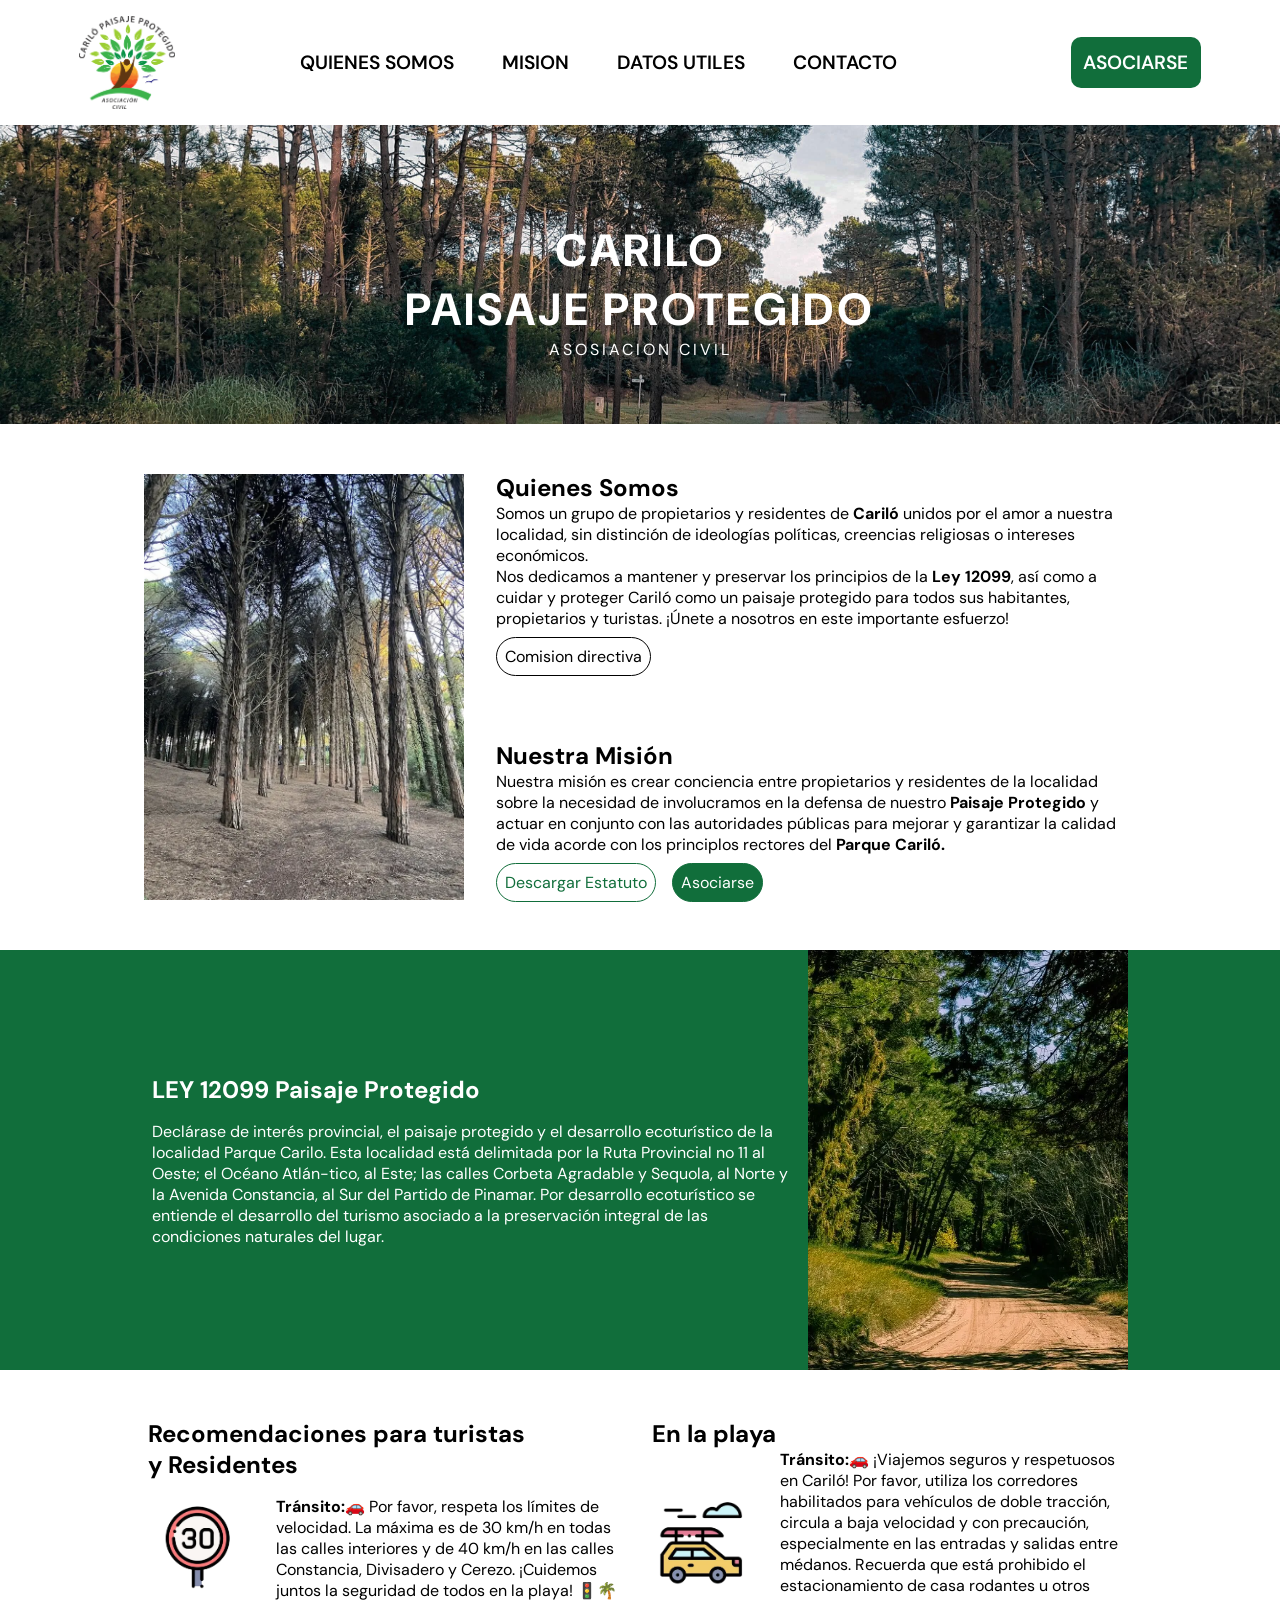
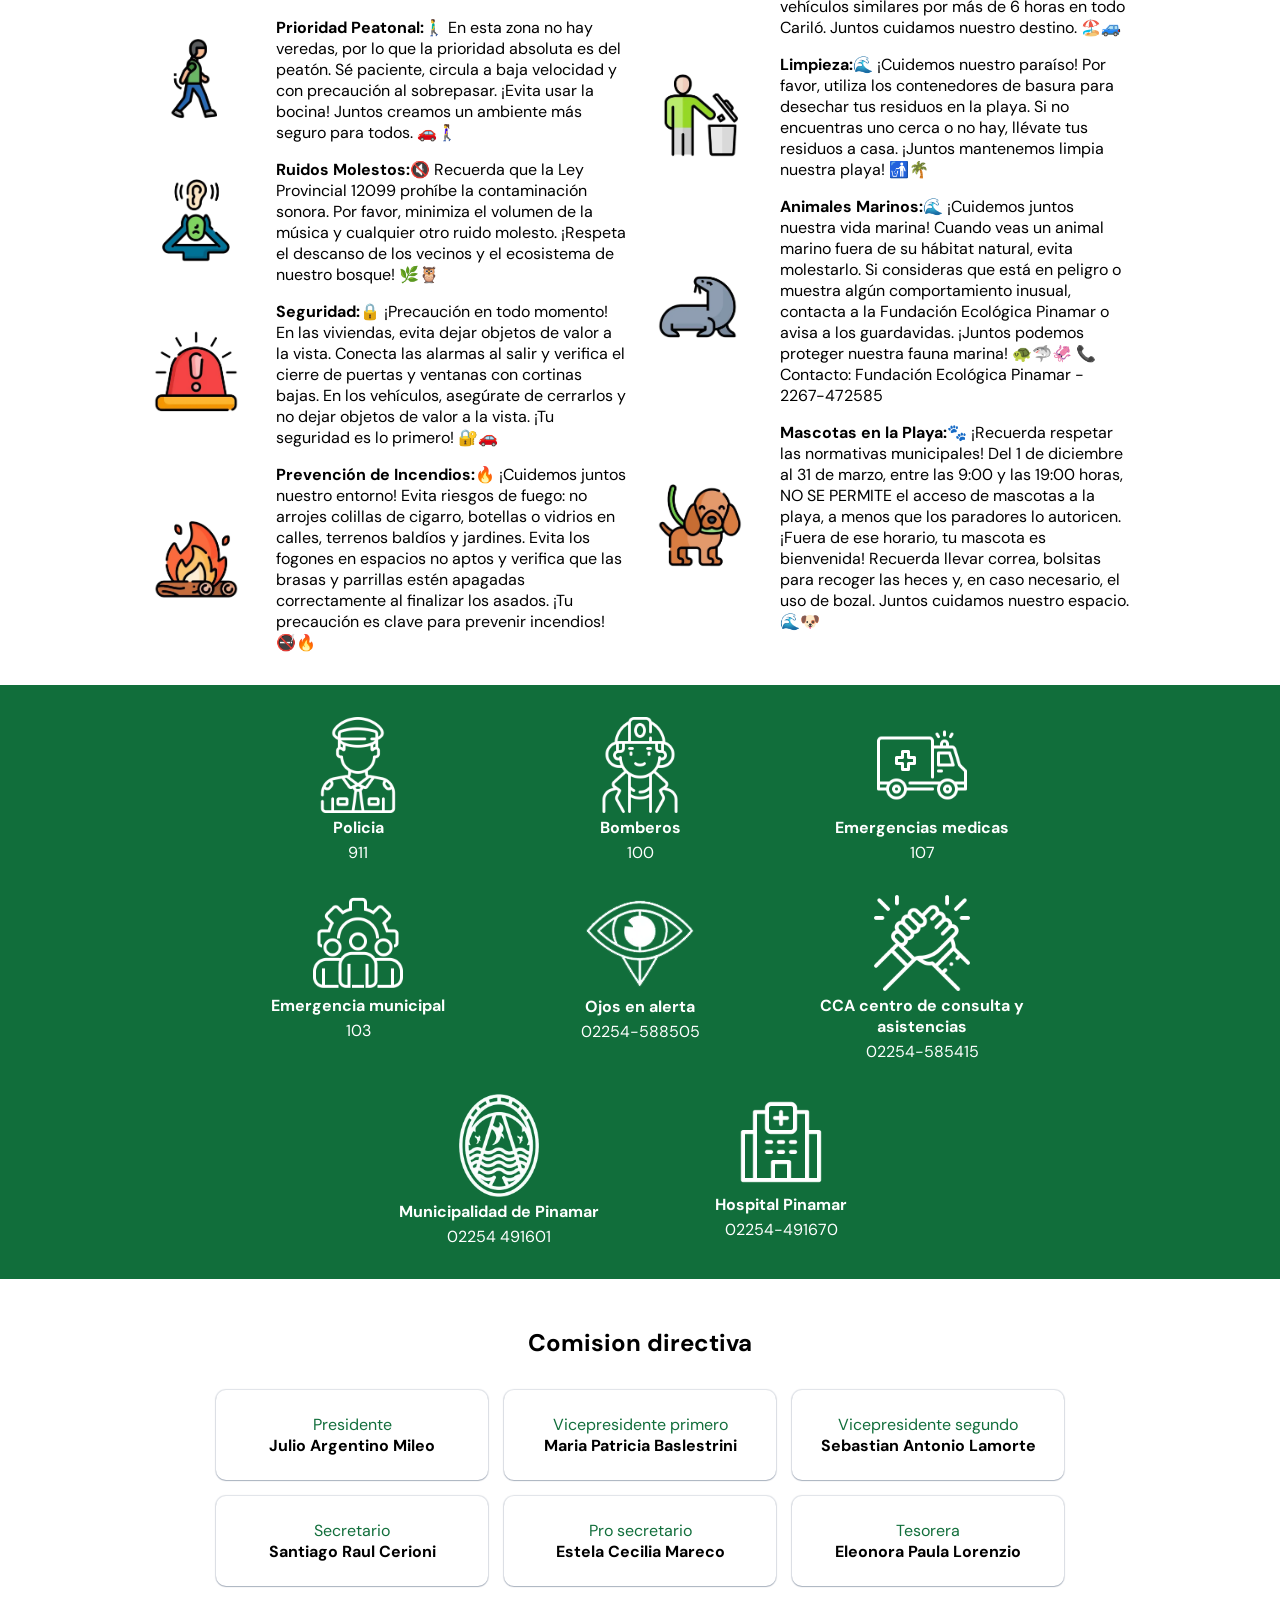
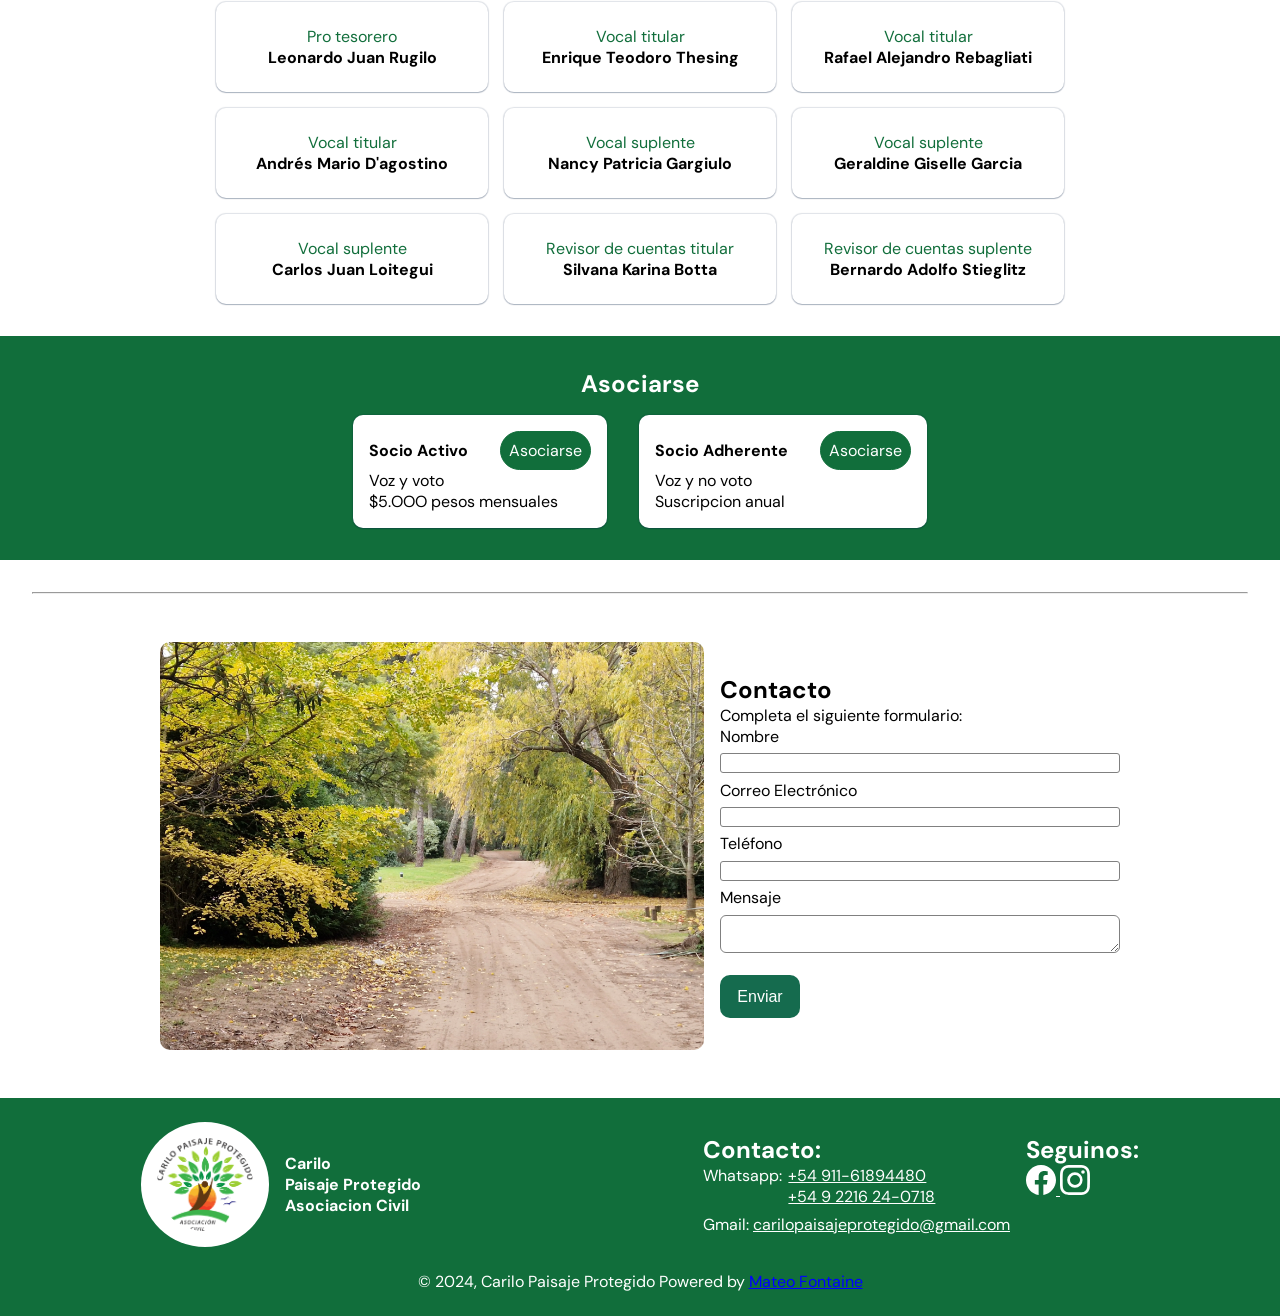
==== commit aac684d0: "Mejoramos el performance de la pagina" ====
--- a/index.html
+++ b/index.html
@@ -4,15 +4,15 @@
 <head>
     <meta charset="UTF-8">
     <meta name="viewport" content="width=device-width, initial-scale=1.0">
-    <link rel="preconnect" href="https://fonts.googleapis.com">
-    <link rel="preconnect" href="https://fonts.gstatic.com" crossorigin>
+    <link rel="preconnect" href="https://fonts.googleapis.com" media="all">
+    <link rel="preconnect" href="https://fonts.gstatic.com" crossorigin media="all">
     <link
         href="https://fonts.googleapis.com/css2?family=DM+Sans:ital,opsz,wght@0,9..40,100..1000;1,9..40,100..1000&family=Fjalla+One&family=Montserrat:ital,wght@0,100..900;1,100..900&display=swap"
-        rel="stylesheet">
-    <link rel="stylesheet" href="https://cdn.jsdelivr.net/npm/bootstrap-icons@1.10.3/font/bootstrap-icons.css">
+        rel="stylesheet" media="all">
+    <link rel="stylesheet" href="https://cdn.jsdelivr.net/npm/bootstrap-icons@1.10.3/font/bootstrap-icons.css" media="all">
     <meta name="description" content="Únete a la Asociación de Cariló para la Protección del Paisaje. Trabajamos juntos para conservar y proteger la belleza natural de Cariló. Descubre cómo puedes contribuir y formar parte de nuestras iniciativas de preservación ambiental.">
 
-    <link rel="stylesheet" href="style.css">
+    <link rel="stylesheet" href="style.css" media="all">
     <title>CariloPaisajeProtegido</title>
 </head>
 
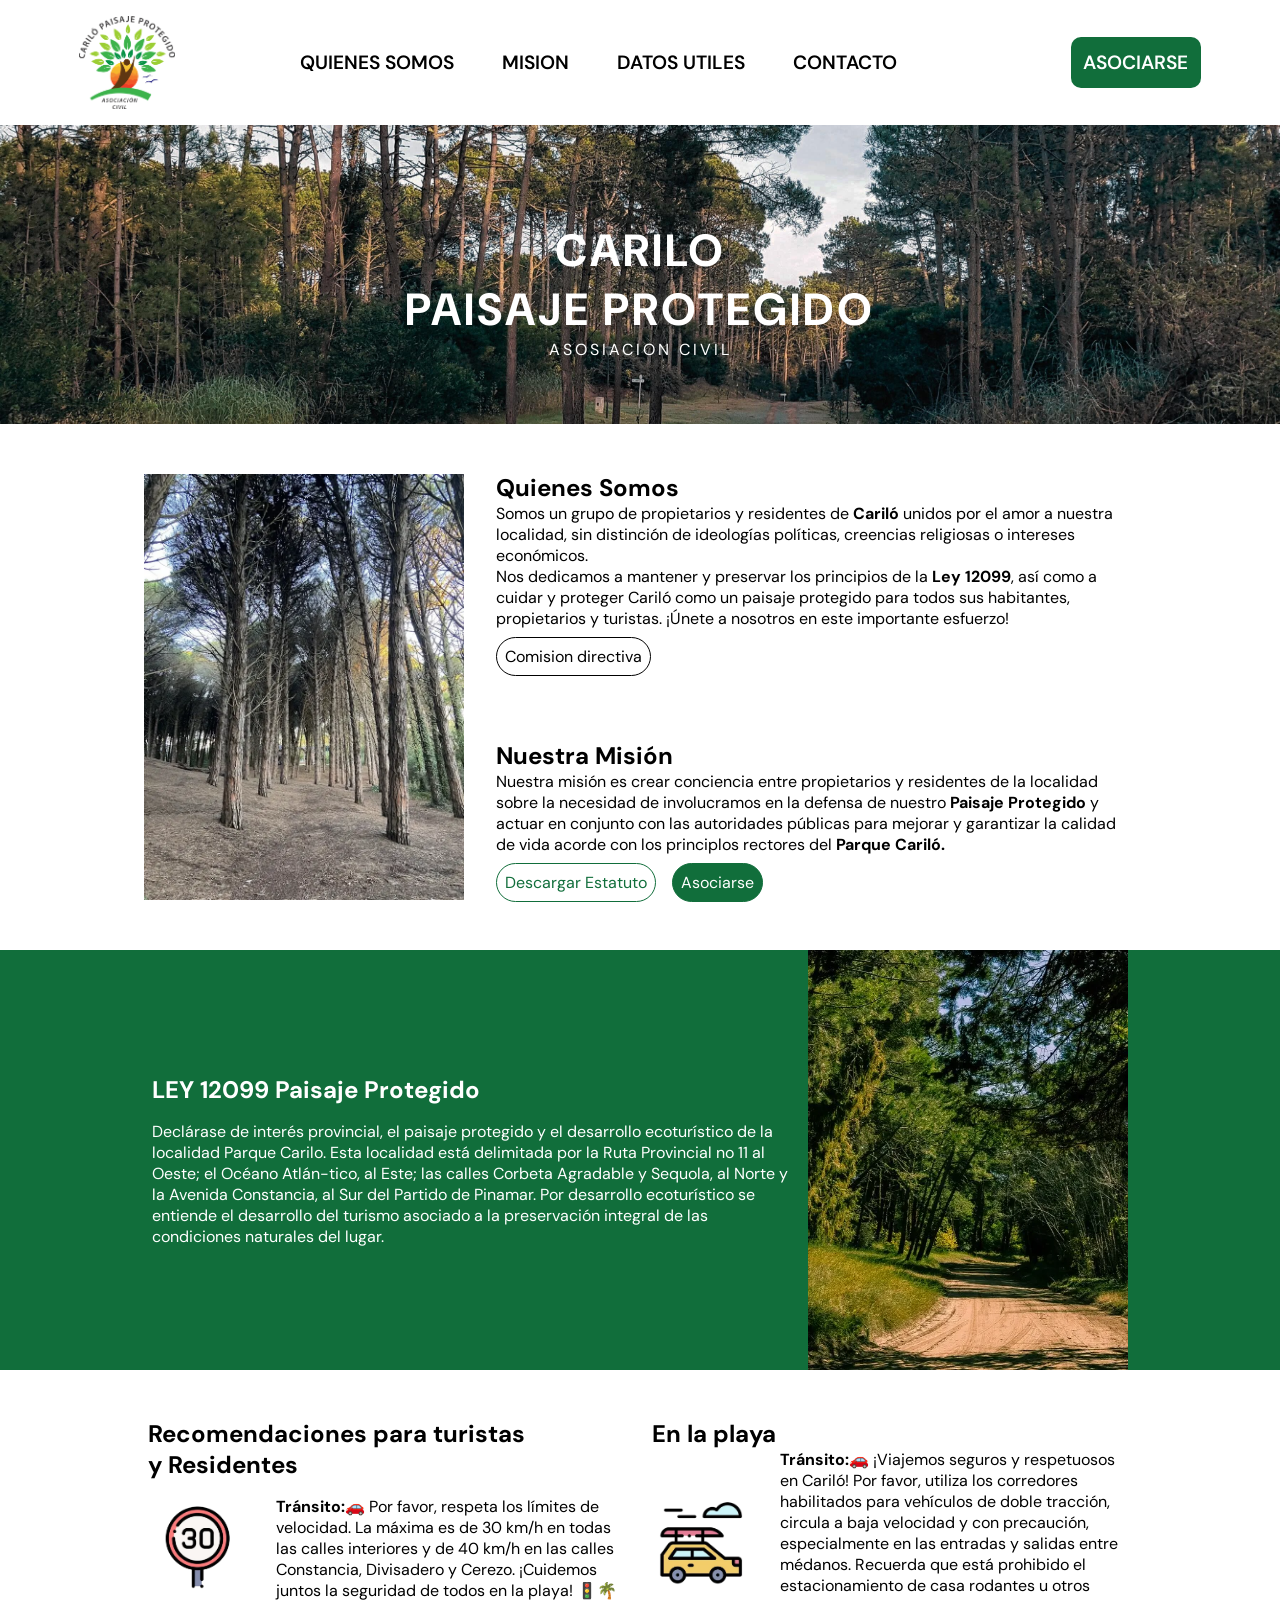
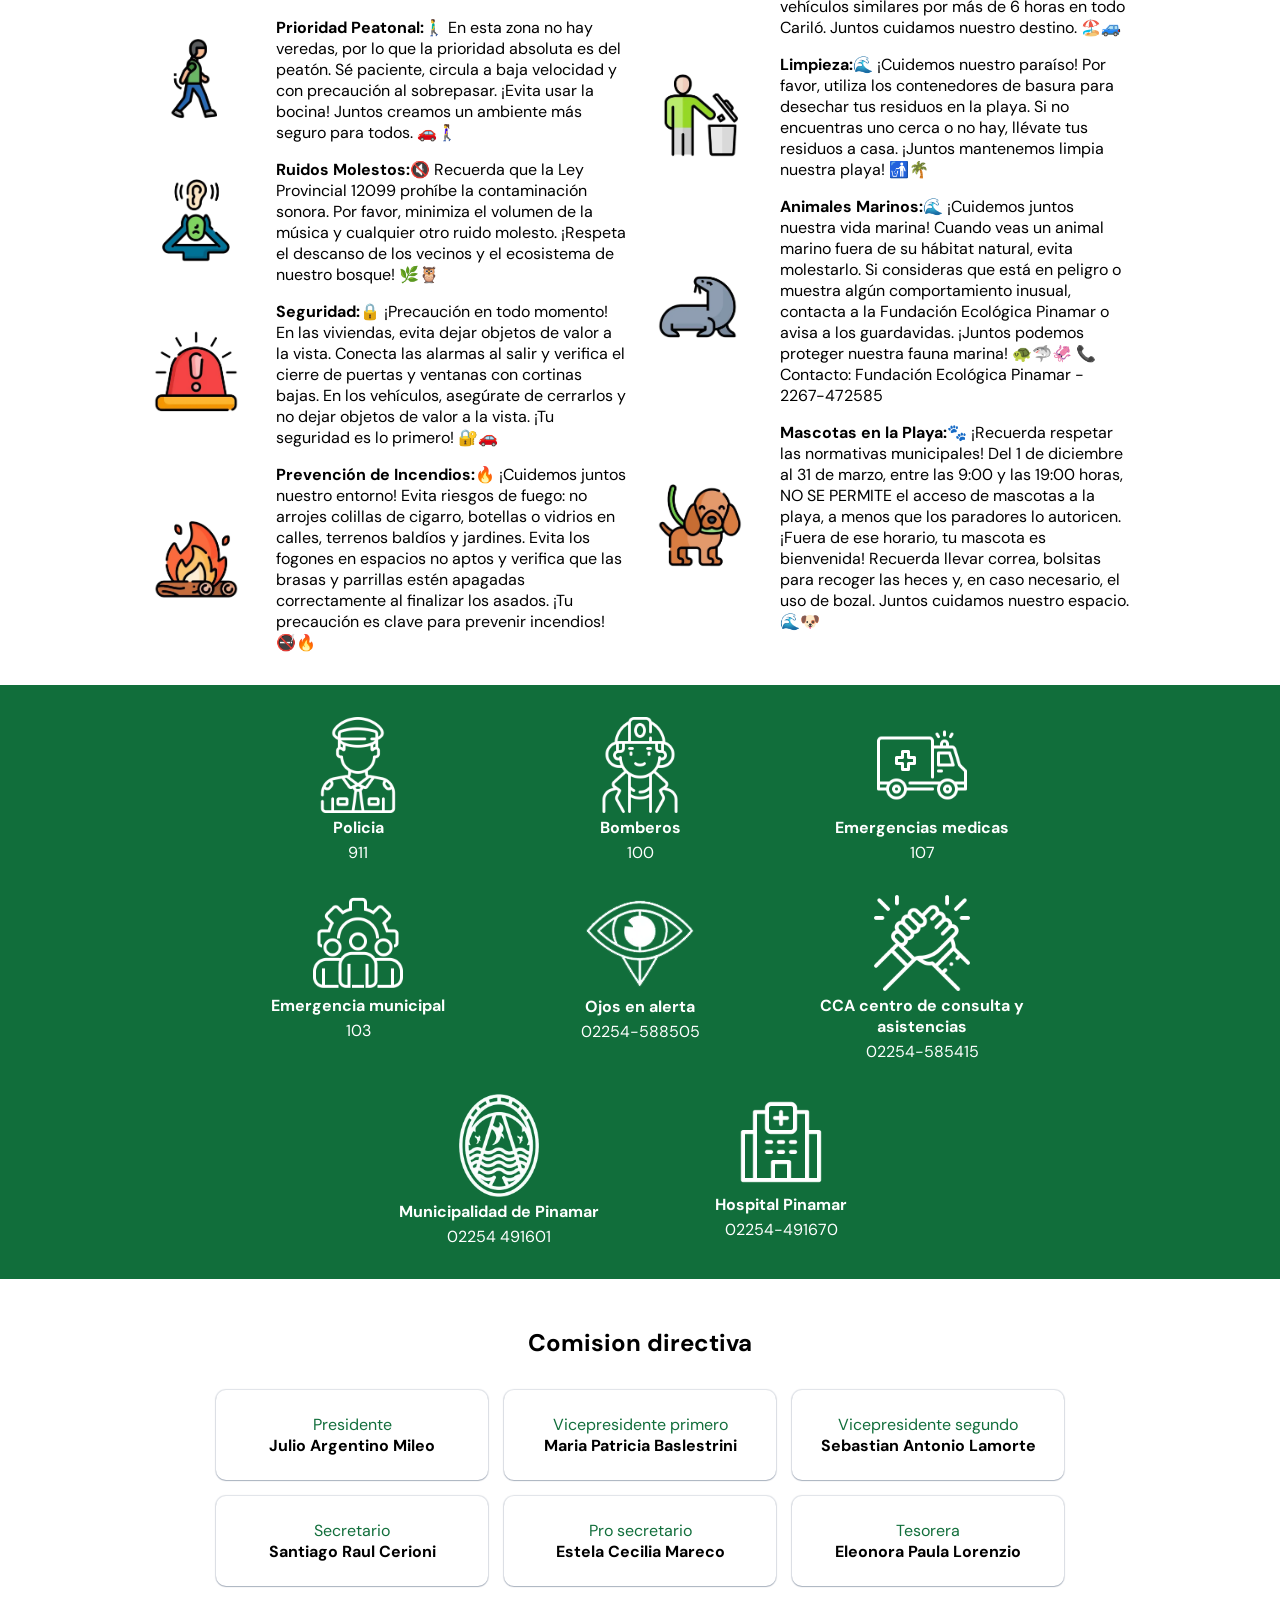
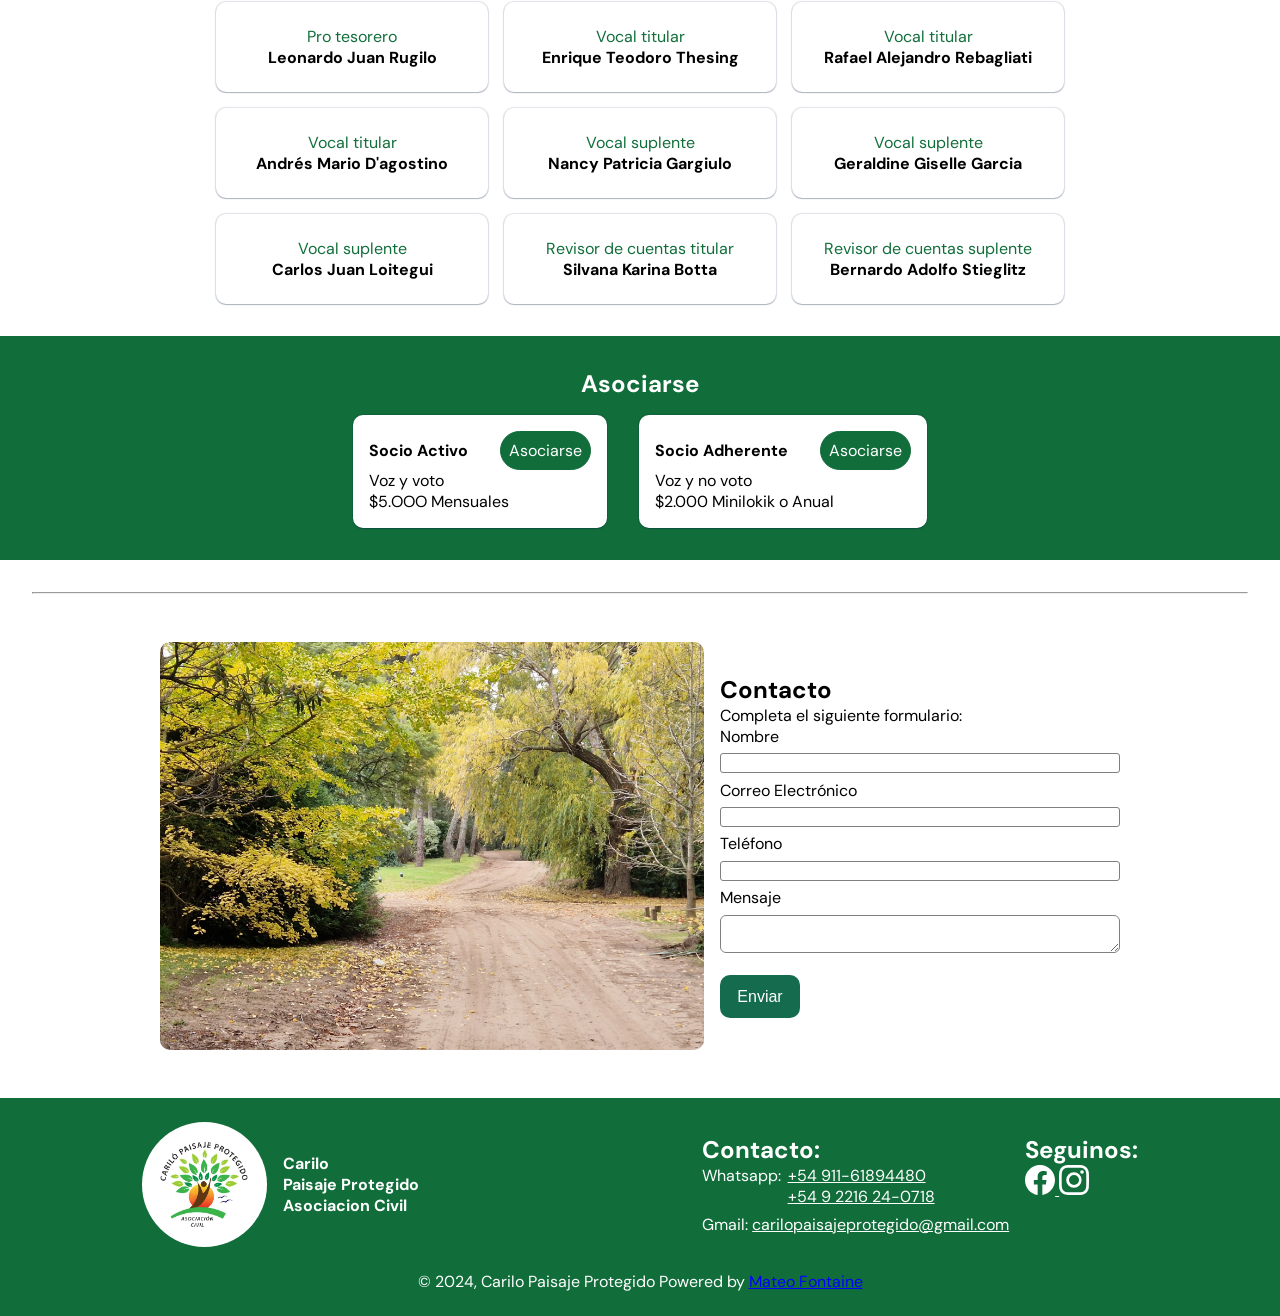
==== commit 75db69a2: "Mejoramos el performance de la pagina" ====
--- a/index.html
+++ b/index.html
@@ -340,7 +340,7 @@
                     </div>
                         <ul>
                             <li>Voz y voto</li>
-                            <li>$5.OOO pesos mensuales</li>
+                            <li>$5.OOO Mensuales</li>
                         </ul>
                 </div>
 
@@ -351,7 +351,8 @@
                     </div>
                         <ul>
                             <li>Voz y no voto</li>
-                            <li>Suscripcion anual</li>
+                            <li>$2.000 Minilokik
+                                o Anual</li> 
                         </ul>
                 </div>
             </div>
@@ -395,7 +396,7 @@
     <footer>
         <div class="footer">
             <div class="logoFooter">
-                <img src="assets/img/logo.webp" alt="Logo de carilo paisaje protegido">
+                <img src="assets/img/logo.jpeg" alt="Logo de carilo paisaje protegido">
                 <h4>Carilo <br> Paisaje Protegido <br> Asociacion Civil</h4>
             </div>
             <div class="contactoRedesFooter">
--- a/style.css
+++ b/style.css
@@ -94,7 +94,7 @@
 .logoFooter img{
     width: 6rem;
     background-color: white;
-    padding: 1rem;
+    padding: 1rem .9rem;
     border-radius: 100%;
 }
 .whatsapp {
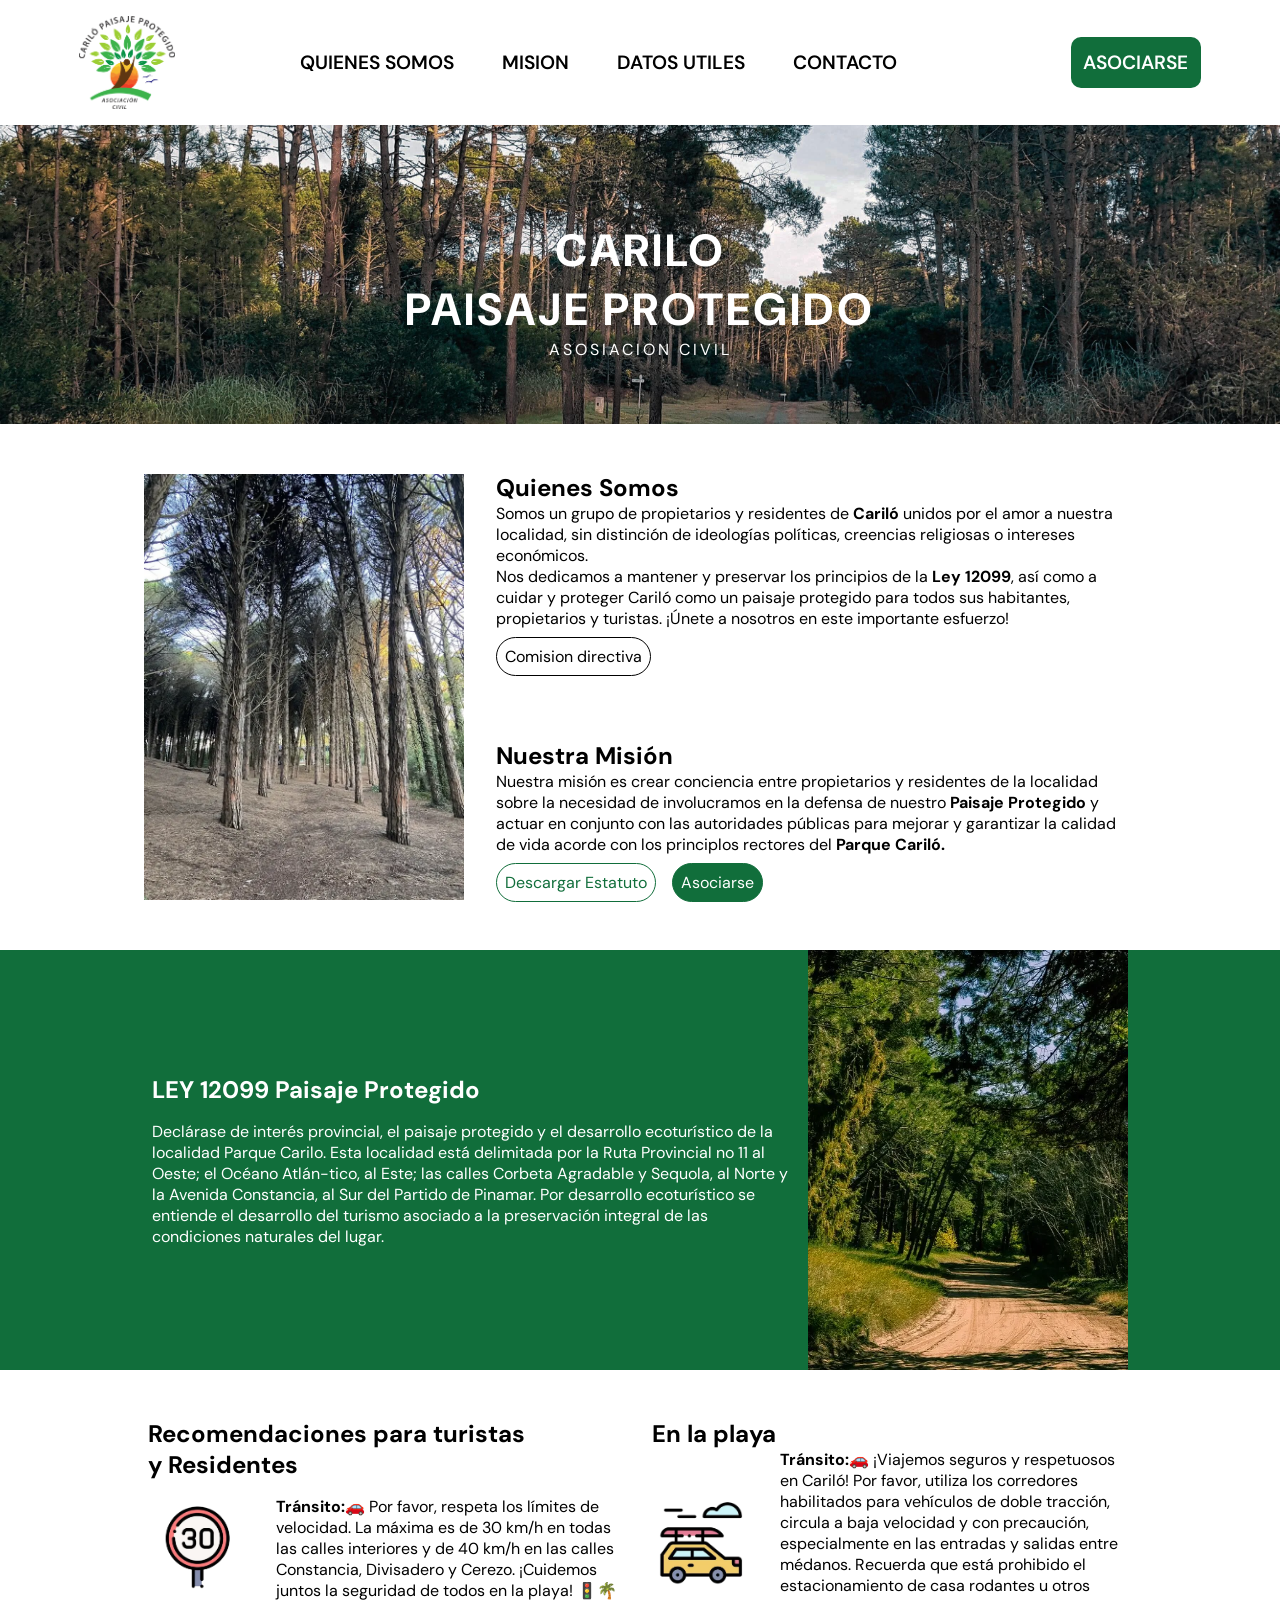
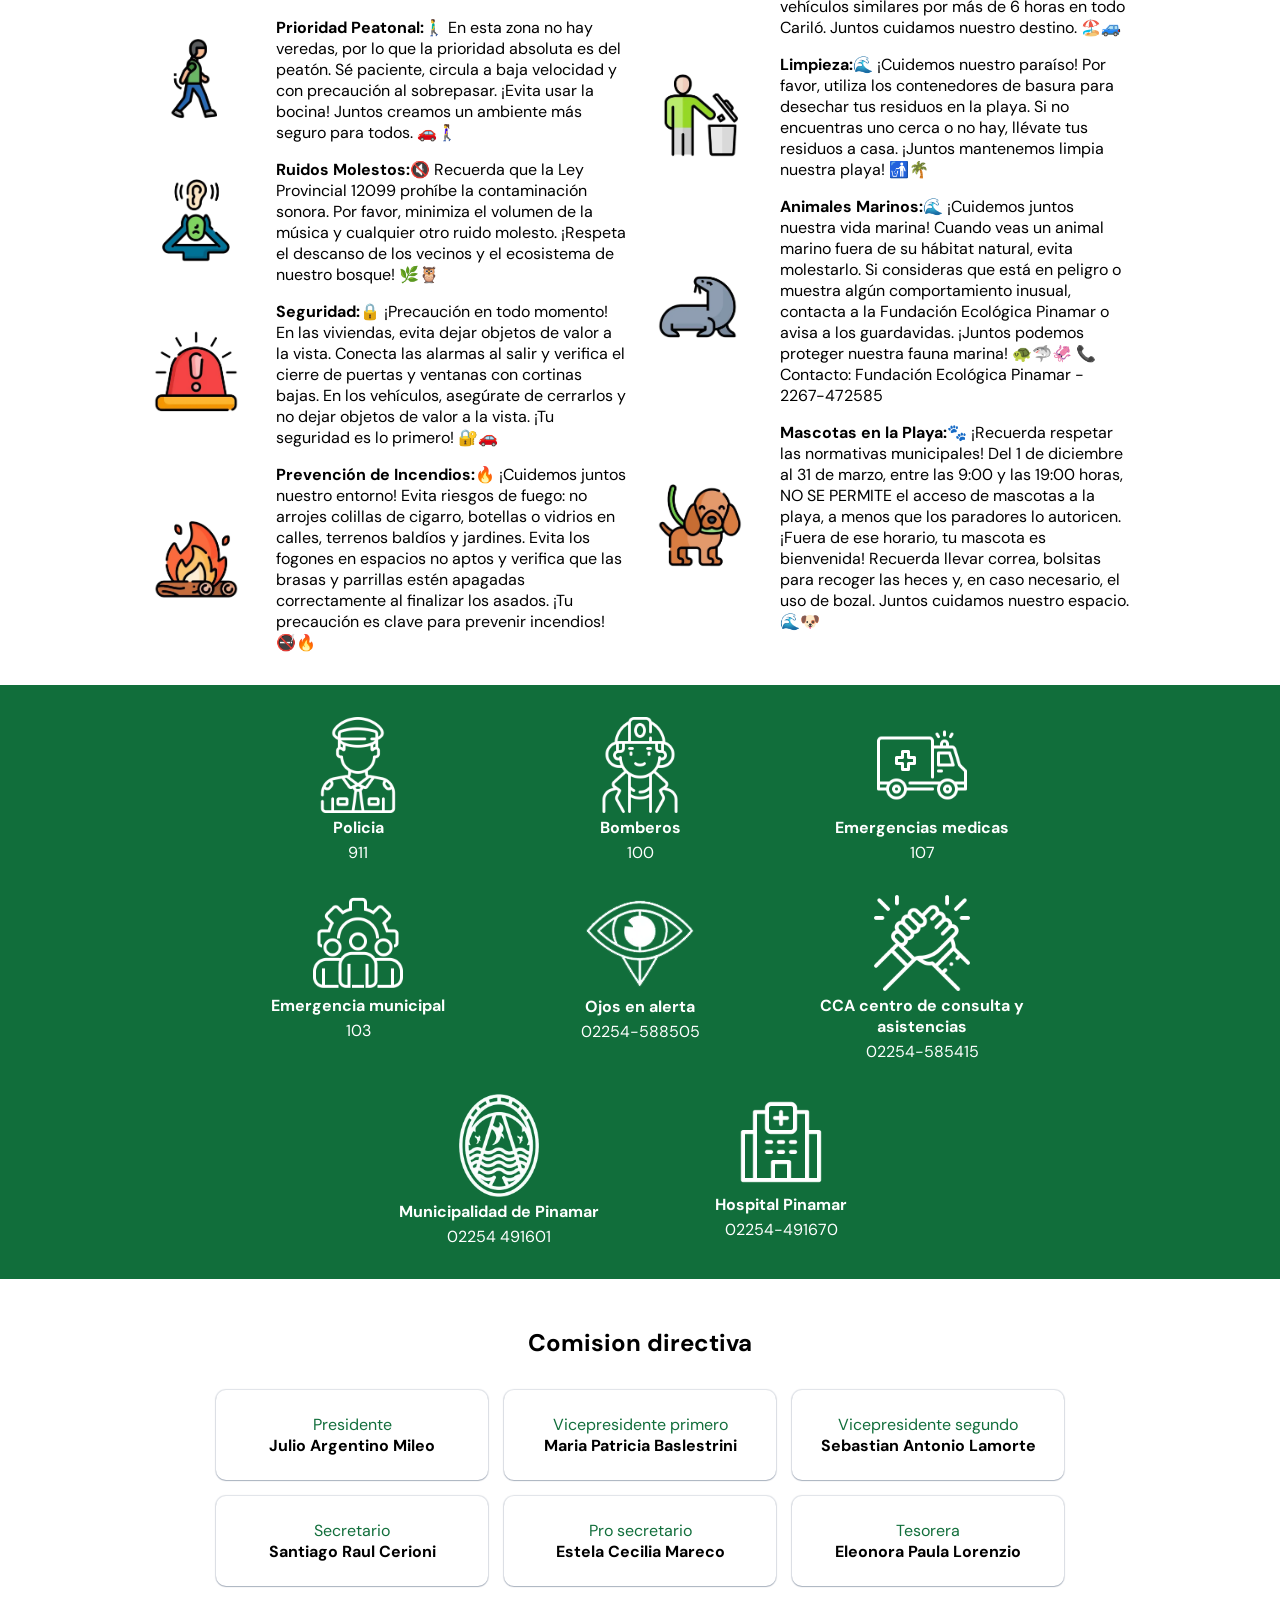
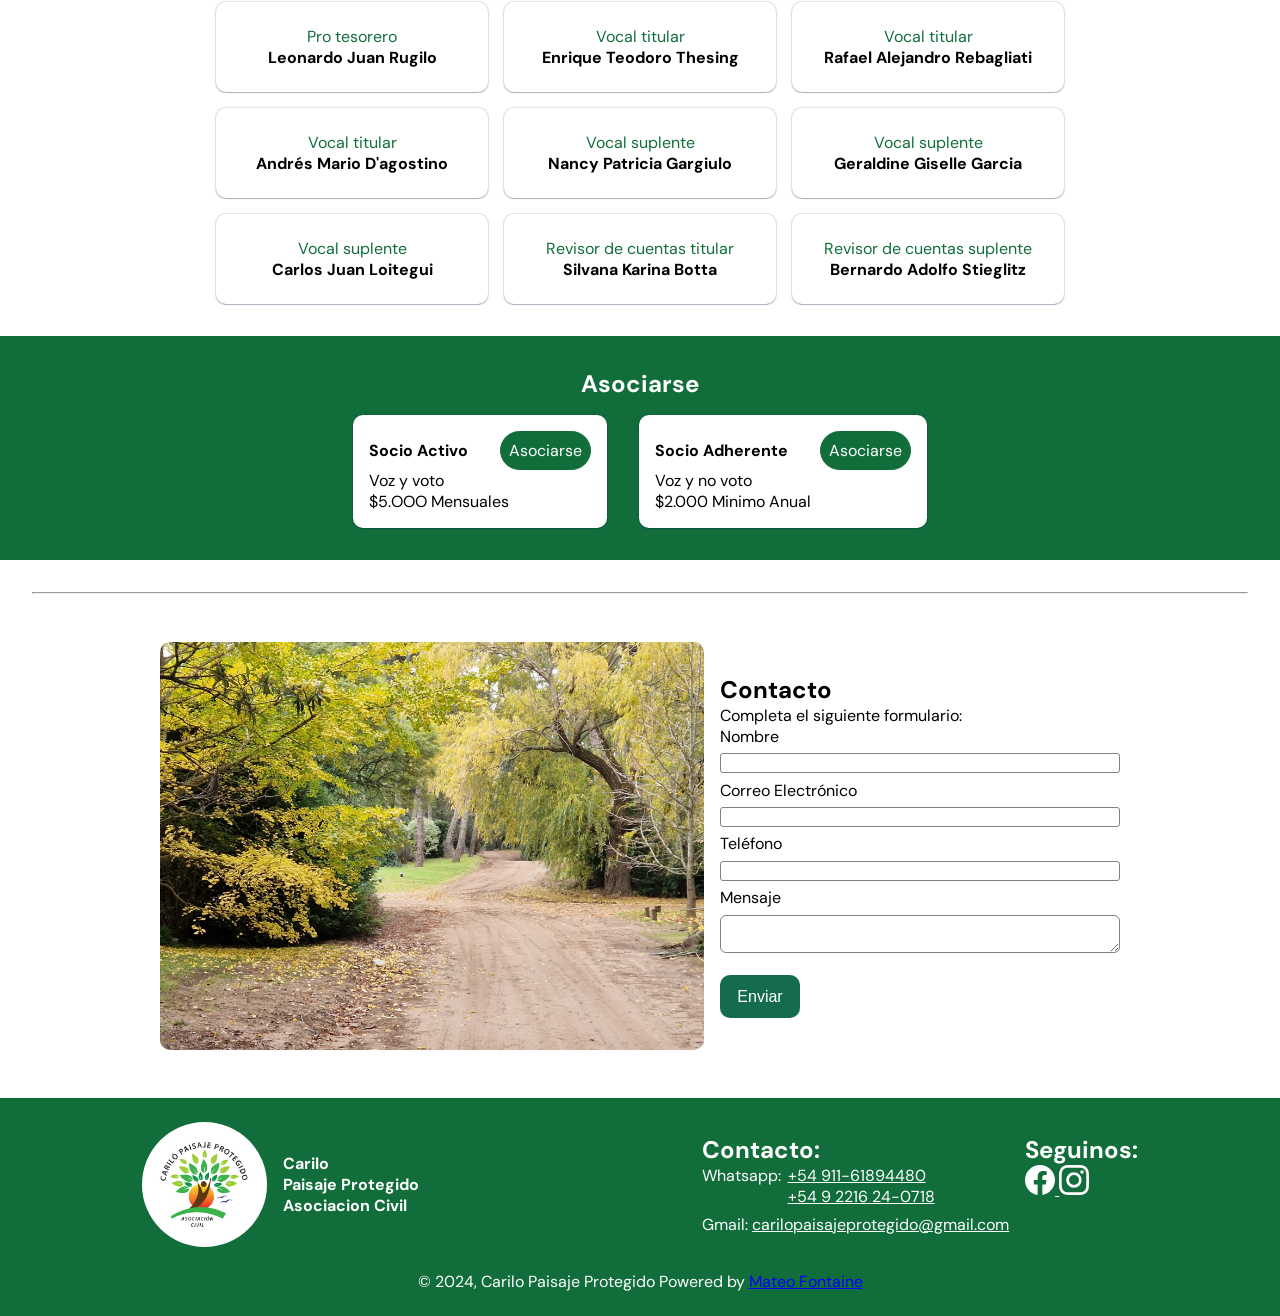
==== commit c0fc747d: "Reparamos errores" ====
--- a/index.html
+++ b/index.html
@@ -351,8 +351,7 @@
                     </div>
                         <ul>
                             <li>Voz y no voto</li>
-                            <li>$2.000 Minilokik
-                                o Anual</li> 
+                            <li>$2.000 Minimo Anual</li> 
                         </ul>
                 </div>
             </div>
@@ -406,9 +405,10 @@
                         <div class="whatsapp">
                             <p>Whatsapp:</p>
                             <div class="whatsappNum">
-                                <a href="#">+54 911-61894480</a>
-                                <a href="#">+54 9 2216 24-0718</a>
+                                <a href="https://wa.me/5491161894480" target="_blank">+54 911-61894480</a>
+                                <a href="https://wa.me/5492216240718" target="_blank">+54 9 2216 24-0718</a>
                             </div>
+                            
                         </div>
                         <p>Gmail: <a href="mailto:example@gmail.com">carilopaisajeprotegido@gmail.com</a></p>
                     </div>
